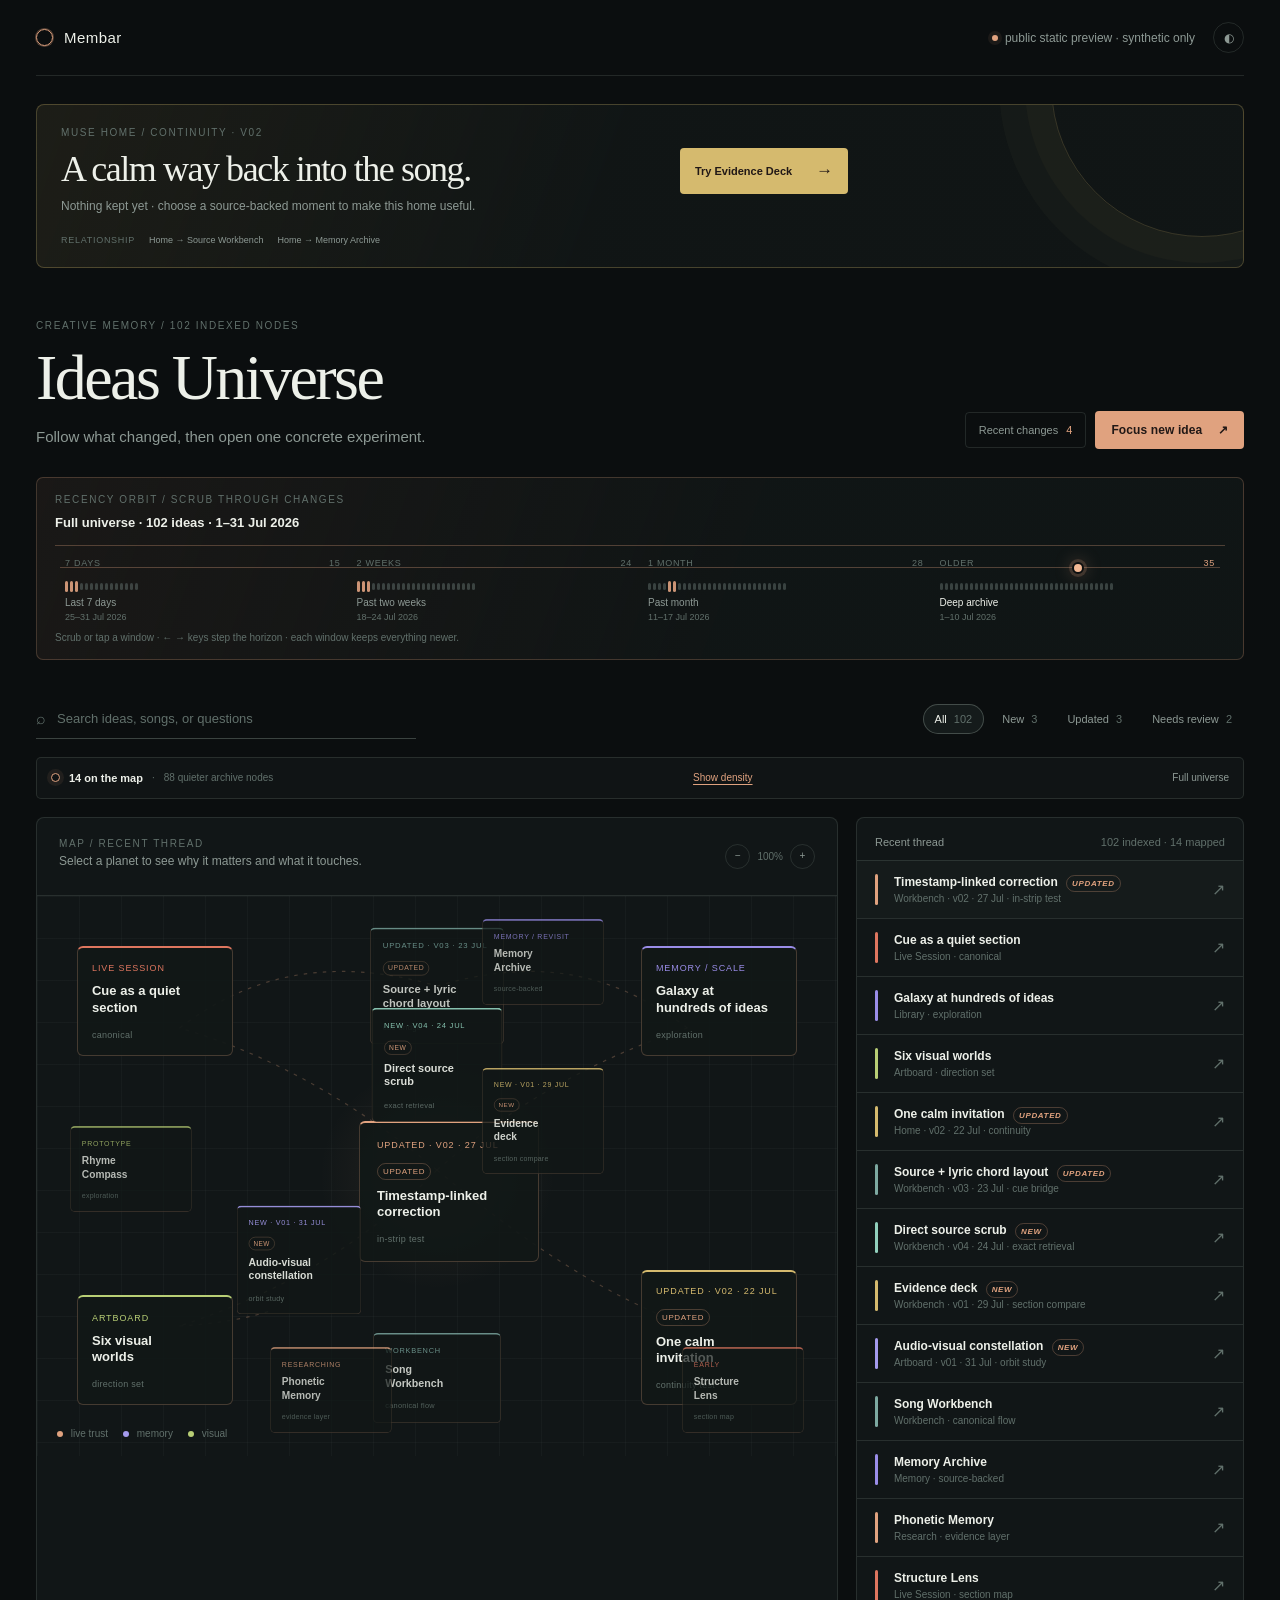
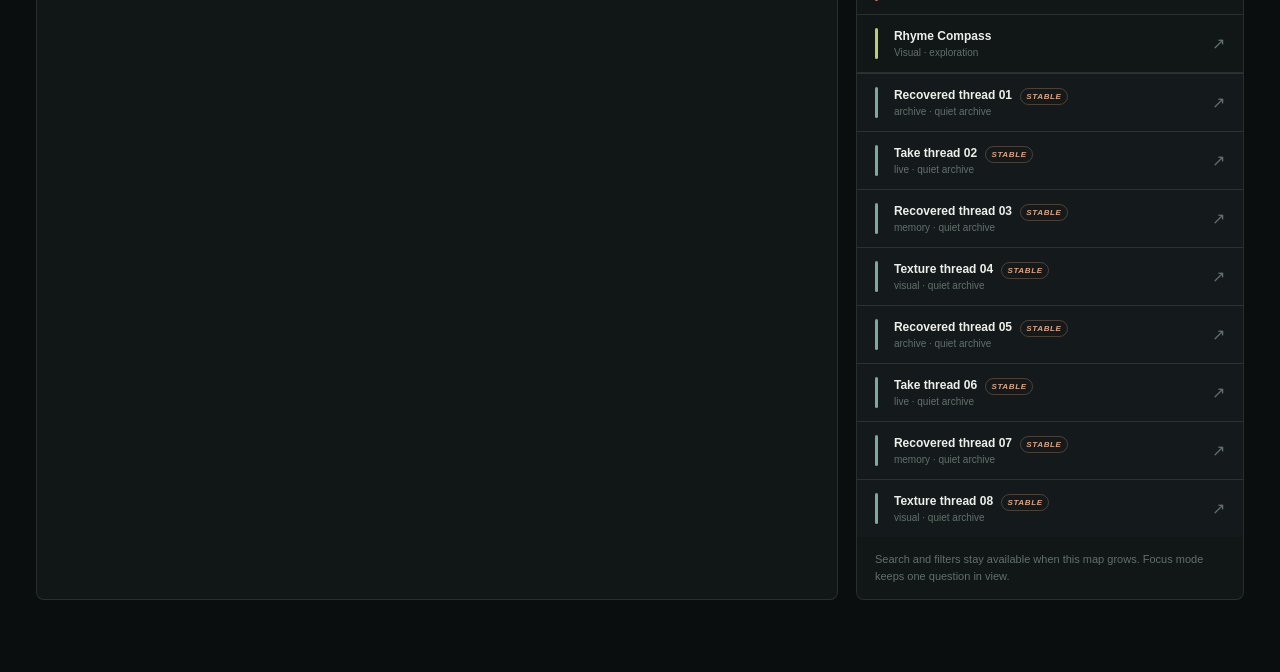
==== index.html @ 80169d4a "Publish recency orbit shell refresh" ====
<!doctype html>
<html lang="en">
  <head>
    <meta charset="UTF-8" />
    <meta name="viewport" content="width=device-width, initial-scale=1" />
    <meta name="theme-color" content="#0b0e0f" />
    <title>Membar Ideas Universe — Recency orbit rail shell</title>
    <link rel="stylesheet" href="styles.css" />
    <style>
      .home-strip{display:grid;grid-template-columns:minmax(0,1fr) minmax(360px,.9fr);gap:20px;align-items:center;margin-top:28px;padding:22px 24px;border:1px solid rgba(213,186,110,.28);border-radius:8px;background:linear-gradient(110deg,rgba(213,186,110,.09),rgba(17,22,22,.96) 48%);position:relative;overflow:hidden}.home-strip:after{content:"";position:absolute;width:300px;height:300px;right:-110px;top:-170px;border-radius:50%;border:1px solid rgba(213,186,110,.2);box-shadow:0 0 0 26px rgba(213,186,110,.03),0 0 0 52px rgba(213,186,110,.025);pointer-events:none}.home-strip-copy,.home-strip-action,.home-edges{position:relative;z-index:1}.home-strip h2{font-family:var(--serif);font-size:clamp(24px,3vw,36px);font-weight:400;letter-spacing:-.04em;margin:0 0 7px}.home-strip-note{color:var(--muted);font-size:12px;line-height:1.5;margin:0;max-width:470px}.home-start,.home-resume-button{display:inline-flex;align-items:center;justify-content:space-between;gap:24px;color:#211816;background:#d5ba6e;border-radius:4px;padding:13px 15px;text-decoration:none;font-size:11px;font-weight:650}.home-start span,.home-resume-button span{font-size:17px;font-weight:400}.home-resume{display:grid;grid-template-columns:1fr auto;gap:10px 16px;align-items:center}.home-resume>div{display:grid;gap:4px}.home-resume-label{color:#d5ba6e;font-size:10px;letter-spacing:.12em;text-transform:uppercase}.home-resume strong{font-size:13px;font-weight:600}.home-resume em{font-family:var(--serif);font-size:16px;color:var(--text);font-style:normal}.home-resume small{color:var(--quiet);font-size:9px}.return-chip{grid-column:2;color:#d5ba6e;border:1px solid rgba(213,186,110,.32);border-radius:999px;padding:6px 9px;text-decoration:none;font-size:9px;justify-self:end}.home-edges{grid-column:1/-1;display:flex;gap:14px;align-items:center;color:var(--quiet);font-size:9px;text-transform:uppercase;letter-spacing:.08em}.home-edges strong{color:var(--muted);font-weight:500;text-transform:none;letter-spacing:0}.node-badge,.list-badge{color:var(--coral);border:1px solid rgba(224,162,127,.28);border-radius:999px;padding:3px 5px;font-size:8px;letter-spacing:.08em}.node-badge{display:inline-block;margin-bottom:8px}.list-badge{margin-left:5px}.home-resume-button{white-space:nowrap}
      @media(max-width:720px){.home-strip{display:block;padding:18px 16px}.home-strip-action{margin-top:18px}.home-resume{grid-template-columns:1fr}.home-resume-button{justify-self:start}.return-chip{grid-column:auto;justify-self:start}.home-edges{margin-top:18px;display:grid;gap:6px}.home-edges span{margin-bottom:2px}.home-start{max-width:100%}}
      .node-scrub{left:calc(50% - 78px);top:18%;transform:scale(.84);opacity:.92}.node-scrub:hover{transform:translateY(-3px) scale(.84)}.node-layout{right:27%;top:28%;transform:scale(.78);opacity:.86}.node-layout:hover{transform:translateY(-3px) scale(.78)}.node-constellation{left:23%;bottom:23%;transform:scale(.8);opacity:.9}.node-constellation:hover{transform:translateY(-3px) scale(.8)}
      .route-banner{display:inline-flex;margin-top:17px;border:1px solid rgba(224,162,127,.35);border-radius:999px;padding:8px 11px;color:var(--coral);text-decoration:none;font-size:10px}.route-banner:hover{border-color:var(--coral);background:rgba(224,162,127,.08)}
    </style>
  </head>
  <body>
    <main class="app-shell">
      <header class="topbar">
        <a class="wordmark" href="#universe" aria-label="Back to Membar Ideas Universe"><span class="wordmark-mark" aria-hidden="true"></span><span>Membar</span></a>
        <div class="topbar-meta"><span class="quiet-status"><span class="status-dot"></span> public static preview · synthetic only</span><button class="icon-button" id="themeButton" type="button" aria-label="Toggle contrast">◐</button></div>
      </header>

      <section class="home-strip" id="home" aria-labelledby="home-title">
        <div class="home-strip-copy"><p class="eyebrow">muse home / continuity · v02</p><h2 id="home-title">A calm way back into the song.</h2><p class="home-strip-note" id="homeStatus">Nothing kept yet · choose a source-backed moment to make this home useful.</p></div>
        <div class="home-strip-action" id="homeAction"><a class="home-start" href="source-layout.html">Try Evidence Deck <span>→</span></a></div>
        <div class="home-edges"><span>relationship</span><strong>Home → Source Workbench</strong><strong>Home → Memory Archive</strong></div>
      </section>

      <section class="universe-view" id="universe" aria-labelledby="universe-title">
        <div class="universe-heading">
          <div><p class="eyebrow">creative memory / <span id="universeCount">102</span> indexed nodes</p><h1 id="universe-title">Ideas Universe</h1><p class="lede">Follow what changed, then open one concrete experiment.</p></div>
          <div class="heading-actions"><button class="quiet-action" id="recentButton" type="button">Recent changes <span id="changeCount">4</span></button><button class="focus-button" id="focusNewButton" type="button">Focus new idea <span>↗</span></button></div>
        </div>
        <section class="recency-rail" aria-label="Recency orbit rail">
          <div class="rail-head"><div><p class="eyebrow">recency orbit / scrub through changes</p><strong class="rail-state" id="railState" aria-live="polite">Full universe · 102 ideas · 1–31 Jul 2026</strong></div><span class="rail-pin-chip" id="railPinChip" hidden>● pinned</span></div>
          <div class="rail-track" id="railTrack" role="group" aria-label="Recency windows, newest first — set how far back the map and list look" tabindex="0"><div class="rail-handle" id="railHandle" aria-hidden="true"></div></div>
          <p class="rail-hint">Scrub or tap a window · ← → keys step the horizon · each window keeps everything newer.</p>
        </section>
        <div class="universe-toolbar">
          <label class="search-field"><span aria-hidden="true">⌕</span><input id="searchInput" type="search" placeholder="Search ideas, songs, or questions" /></label>
          <div class="filter-row" role="group" aria-label="Filter ideas"><button class="filter is-active" type="button" data-filter="all">All <span>102</span></button><button class="filter" type="button" data-filter="new">New <span>3</span></button><button class="filter" type="button" data-filter="updated">Updated <span>3</span></button><button class="filter" type="button" data-filter="needs-review">Needs review <span>2</span></button></div>
        </div>
        <div class="scale-strip" aria-live="polite"><span class="scale-orbit" aria-hidden="true"></span><strong id="scaleLabel">14 on the map</strong><span>·</span><span id="archiveCount">88 quieter archive nodes</span><button id="densityButton" type="button" aria-pressed="false">Show density</button><span class="scale-state" id="scaleState">Recent thread</span></div>
        <div class="universe-layout">
          <section class="map-card" aria-label="Spatial ideas map">
            <div class="map-header"><div><p class="eyebrow">map / recent thread</p><p class="map-caption">Select a planet to see why it matters and what it touches.</p></div><div class="map-controls"><button class="map-control" id="zoomOut" type="button" aria-label="Zoom out">−</button><span id="zoomLabel">100%</span><button class="map-control" id="zoomIn" type="button" aria-label="Zoom in">+</button></div></div>
            <div class="map-canvas" id="mapCanvas">
              <svg class="map-lines" viewBox="0 0 920 560" preserveAspectRatio="none" aria-hidden="true"><path d="M460 274 C375 213 276 160 164 132" /><path d="M460 274 C550 206 650 160 748 132" /><path d="M460 274 C375 350 276 398 164 430" /><path d="M460 274 C560 346 650 398 748 430" /><path d="M164 132 C260 68 360 65 460 90" /><path d="M748 132 C650 68 560 65 460 90" /><path d="M164 430 C200 428 236 424 272 414" /></svg>
              <button class="map-node node-center" type="button" data-node="correction" data-category="live memory" style="--accent:#e0a27f"><span class="node-kicker">updated · v02 · 27 jul</span><span class="node-badge">UPDATED</span><strong>Timestamp-linked<br />correction</strong><span class="node-state">in-strip test</span></button>
              <button class="map-node node-live" type="button" data-node="live" data-category="live" style="--accent:#de765f"><span class="node-kicker">live session</span><strong>Cue as a quiet<br />section</strong><span class="node-state">canonical</span></button>
              <button class="map-node node-galaxy" type="button" data-node="galaxy" data-category="memory" style="--accent:#9a8de8"><span class="node-kicker">memory / scale</span><strong>Galaxy at<br />hundreds of ideas</strong><span class="node-state">exploration</span></button>
              <button class="map-node node-artboard" type="button" data-node="artboard" data-category="visual" style="--accent:#b8ce75"><span class="node-kicker">artboard</span><strong>Six visual<br />worlds</strong><span class="node-state">direction set</span></button>
              <button class="map-node node-home" type="button" data-node="home" data-category="memory" style="--accent:#d5ba6e"><span class="node-kicker">updated · v02 · 22 jul</span><span class="node-badge">UPDATED</span><strong>One calm<br />invitation</strong><span class="node-state" id="homeNodeState">continuity test</span></button>
              <button class="map-node node-source" type="button" data-node="source" data-category="live" style="--accent:#7da9a1"><span class="node-kicker">updated · v03 · 23 jul</span><span class="node-badge">UPDATED</span><strong>Source + lyric<br />chord layout</strong><span class="node-state">cue bridge</span></button>
              <button class="map-node node-scrub" type="button" data-node="source-strip" data-category="live" style="--accent:#91d0bc"><span class="node-kicker">new · v04 · 24 jul</span><span class="node-badge">NEW</span><strong>Direct source<br />scrub</strong><span class="node-state">exact retrieval</span></button>
              <button class="map-node node-layout" type="button" data-node="source-layout" data-category="live" style="--accent:#d5ba6e"><span class="node-kicker">new · v01 · 29 jul</span><span class="node-badge">NEW</span><strong>Evidence<br />deck</strong><span class="node-state">section compare</span></button>
              <button class="map-node node-constellation" type="button" data-node="constellation" data-category="visual" style="--accent:#a49aed"><span class="node-kicker">new · v01 · 31 jul</span><span class="node-badge">NEW</span><strong>Audio-visual<br />constellation</strong><span class="node-state">orbit study</span></button>
              <button class="map-node node-workbench" type="button" data-node="workbench" data-category="live" style="--accent:#7da9a1"><span class="node-kicker">workbench</span><strong>Song<br />Workbench</strong><span class="node-state">canonical flow</span></button>
              <button class="map-node node-archive" type="button" data-node="archive" data-category="memory" style="--accent:#9a8de8"><span class="node-kicker">memory / revisit</span><strong>Memory<br />Archive</strong><span class="node-state">source-backed</span></button>
              <button class="map-node node-phonetics" type="button" data-node="phonetics" data-category="live" style="--accent:#e0a27f"><span class="node-kicker">researching</span><strong>Phonetic<br />Memory</strong><span class="node-state">evidence layer</span></button>
              <button class="map-node node-structure" type="button" data-node="structure" data-category="live" style="--accent:#de765f"><span class="node-kicker">early</span><strong>Structure<br />Lens</strong><span class="node-state">section map</span></button>
              <button class="map-node node-rhymes" type="button" data-node="rhymes" data-category="visual" style="--accent:#b8ce75"><span class="node-kicker">prototype</span><strong>Rhyme<br />Compass</strong><span class="node-state">exploration</span></button>
              <div class="map-legend"><span><i class="legend-dot coral"></i> live trust</span><span><i class="legend-dot violet"></i> memory</span><span><i class="legend-dot lime"></i> visual</span></div>
            </div>
          </section>
          <aside class="ideas-list" aria-label="Idea list fallback">
            <div class="list-heading"><span>Recent thread</span><span class="list-count" id="visibleCount">12 visible</span></div>
            <button class="list-item is-selected" type="button" data-node="correction" data-category="live memory"><span class="list-swatch" style="--accent:#e0a27f"></span><span><strong>Timestamp-linked correction <em class="list-badge">UPDATED</em></strong><small>Workbench · v02 · 27 Jul · in-strip test</small></span><span class="list-arrow">↗</span></button>
            <button class="list-item" type="button" data-node="live" data-category="live"><span class="list-swatch" style="--accent:#de765f"></span><span><strong>Cue as a quiet section</strong><small>Live Session · canonical</small></span><span class="list-arrow">↗</span></button>
            <button class="list-item" type="button" data-node="galaxy" data-category="memory"><span class="list-swatch" style="--accent:#9a8de8"></span><span><strong>Galaxy at hundreds of ideas</strong><small>Library · exploration</small></span><span class="list-arrow">↗</span></button>
            <button class="list-item" type="button" data-node="artboard" data-category="visual"><span class="list-swatch" style="--accent:#b8ce75"></span><span><strong>Six visual worlds</strong><small>Artboard · direction set</small></span><span class="list-arrow">↗</span></button>
            <button class="list-item" type="button" data-node="home" data-category="memory"><span class="list-swatch" style="--accent:#d5ba6e"></span><span><strong>One calm invitation <em class="list-badge">UPDATED</em></strong><small>Home · v02 · 22 Jul · continuity</small></span><span class="list-arrow">↗</span></button>
              <button class="list-item" type="button" data-node="source" data-category="live"><span class="list-swatch" style="--accent:#7da9a1"></span><span><strong>Source + lyric chord layout <em class="list-badge">UPDATED</em></strong><small>Workbench · v03 · 23 Jul · cue bridge</small></span><span class="list-arrow">↗</span></button>
              <button class="list-item" type="button" data-node="source-strip" data-category="live"><span class="list-swatch" style="--accent:#91d0bc"></span><span><strong>Direct source scrub <em class="list-badge">NEW</em></strong><small>Workbench · v04 · 24 Jul · exact retrieval</small></span><span class="list-arrow">↗</span></button>
            <button class="list-item" type="button" data-node="source-layout" data-category="live"><span class="list-swatch" style="--accent:#d5ba6e"></span><span><strong>Evidence deck <em class="list-badge">NEW</em></strong><small>Workbench · v01 · 29 Jul · section compare</small></span><span class="list-arrow">↗</span></button>
            <button class="list-item" type="button" data-node="constellation" data-category="visual"><span class="list-swatch" style="--accent:#a49aed"></span><span><strong>Audio-visual constellation <em class="list-badge">NEW</em></strong><small>Artboard · v01 · 31 Jul · orbit study</small></span><span class="list-arrow">↗</span></button>
            <button class="list-item" type="button" data-node="workbench" data-category="live"><span class="list-swatch" style="--accent:#7da9a1"></span><span><strong>Song Workbench</strong><small>Workbench · canonical flow</small></span><span class="list-arrow">↗</span></button>
            <button class="list-item" type="button" data-node="archive" data-category="memory"><span class="list-swatch" style="--accent:#9a8de8"></span><span><strong>Memory Archive</strong><small>Memory · source-backed</small></span><span class="list-arrow">↗</span></button>
            <button class="list-item" type="button" data-node="phonetics" data-category="live"><span class="list-swatch" style="--accent:#e0a27f"></span><span><strong>Phonetic Memory</strong><small>Research · evidence layer</small></span><span class="list-arrow">↗</span></button>
            <button class="list-item" type="button" data-node="structure" data-category="live"><span class="list-swatch" style="--accent:#de765f"></span><span><strong>Structure Lens</strong><small>Live Session · section map</small></span><span class="list-arrow">↗</span></button>
            <button class="list-item" type="button" data-node="rhymes" data-category="visual"><span class="list-swatch" style="--accent:#b8ce75"></span><span><strong>Rhyme Compass</strong><small>Visual · exploration</small></span><span class="list-arrow">↗</span></button>
            <p class="list-note">Search and filters stay available when this map grows. Focus mode keeps one question in view.</p>
          </aside>
        </div>
        <aside class="focus-drawer" id="focusDrawer" aria-labelledby="drawerTitle" aria-live="polite" hidden>
          <div class="drawer-head"><div><p class="eyebrow">focused thread / <span id="drawerChange">UPDATED</span></p><h2 id="drawerTitle">Direct source scrub</h2></div><button class="close-lens" id="closeDrawer" type="button" aria-label="Close focused thread">×</button></div>
          <div class="drawer-grid"><div><p class="drawer-hypothesis" id="drawerHypothesis">A direct source strip can make exact retrieval feel immediate.</p><div class="drawer-meta"><span><small>status</small><strong id="drawerStatus">exact retrieval</strong></span><span><small>version</small><strong id="drawerVersion">v04</strong></span><span><small>last touched</small><strong id="drawerTouched">24 Jul 2026</strong></span></div></div><div class="edge-panel"><p class="eyebrow">relationships</p><div id="drawerEdges" class="edge-list"></div></div></div>
          <div class="drawer-actions"><button class="secondary-button" id="rememberFocus" type="button">Pin this focus</button><a class="primary-button drawer-open" id="drawerOpen" href="source-video-workbench.html">Open experiment <span>↗</span></a></div>
          <p class="drawer-status" id="drawerStatusMessage" role="status">Focused thread is ready to revisit.</p>
        </aside>
      </section>

      <section class="focus-view" id="correction" aria-labelledby="focus-title">
        <div class="focus-heading">
          <div><button class="back-button" id="backButton" type="button">← Ideas Universe</button><p class="eyebrow">focused prototype / workbench trust</p><h2 id="focus-title">Timestamp-linked correction</h2><p class="focus-description"><span class="hypothesis-mark">Hypothesis</span> A display-only correction inside the source strip can preserve the performed word while making a useful reading revisitable.</p><a class="route-banner" href="source-video-workbench.html#word=light">v02 route · check the same word inside the direct source strip ↗</a></div>
          <div class="focus-meta"><span class="status-pill"><i></i> in-strip test</span><span>variant 02 · 27 Jul 2026</span></div>
        </div>
        <div class="prototype-shell">
          <div class="recording-bar"><div><span class="recording-dot"></span><strong>Sea Glass</strong><span class="muted">Mara Vale · rehearsal take 03</span></div><div class="recording-actions"><span class="source-badge">source linked</span><span class="muted">03:18</span></div></div>
          <div class="prototype-grid">
            <section class="lyric-panel" aria-labelledby="lyrics-heading">
              <div class="panel-heading"><div><p class="eyebrow">performed take / lyric evidence</p><h3 id="lyrics-heading">Verse 2 <span>· 00:39 — 00:58</span></h3></div><span class="confidence-badge">4 / 5 words clear</span></div>
              <div class="section-marker"><span class="chord-label">Am</span><span class="bar-lines"><i></i><i></i><i></i><i></i></span><span class="section-time">00:39.2</span></div>
              <button class="lyric-line" type="button" data-line="0" data-time="00:39.2" data-performed-word="tide"><span class="line-time">00:39</span><span>I left the window open for the</span><strong> tide</strong></button>
              <div class="section-marker"><span class="chord-label">F</span><span class="bar-lines"><i></i><i></i><i></i><i></i></span><span class="section-time">00:43.8</span></div>
              <button class="lyric-line is-active" type="button" data-line="1" data-time="00:43.8" data-performed-word="tide"><span class="line-time">00:43</span><span>and heard the city breathing in the</span><strong class="uncertain"> tide</strong></button>
              <div class="section-marker"><span class="chord-label">C</span><span class="bar-lines"><i></i><i></i><i></i><i></i></span><span class="section-time">00:48.1</span></div>
              <button class="lyric-line" type="button" data-line="2" data-time="00:48.1" data-performed-word="flame"><span class="line-time">00:48</span><span>the blue hour turned the glass to</span><strong> flame</strong></button>
              <div class="section-marker"><span class="chord-label">G</span><span class="bar-lines"><i></i><i></i><i></i><i></i></span><span class="section-time">00:53.6</span></div>
              <button class="lyric-line" type="button" data-line="3" data-time="00:53.6" data-performed-word="name"><span class="line-time">00:53</span><span>and every distant streetlight knew my</span><strong> name</strong></button>
              <div class="hint-row"><span class="hint-icon">⌁</span> Click a line or timeline moment to inspect its source.</div>
            </section>
            <aside class="correction-panel" aria-live="polite">
              <div class="panel-heading"><div><p class="eyebrow">source lens / reversible</p><h3>Check the performed word</h3></div><button class="close-lens" id="closeLens" type="button" aria-label="Close correction lens">×</button></div>
              <div class="source-card">
                <div class="source-card-top"><span class="source-icon">◒</span><span><strong>Sea Glass · take 03</strong><small>source moment <span id="sourceTime">00:43.8</span></small></span><span class="source-confidence">0.62</span></div>
                <div class="waveform" id="waveform" role="slider" aria-label="Source timeline" tabindex="0"><span class="playhead" id="playhead"></span><i style="--h:32%"></i><i style="--h:52%"></i><i style="--h:42%"></i><i style="--h:78%"></i><i style="--h:58%"></i><i style="--h:88%"></i><i style="--h:46%"></i><i style="--h:70%"></i><i style="--h:38%"></i><i style="--h:64%"></i><i style="--h:84%"></i><i style="--h:48%"></i><i style="--h:72%"></i><i style="--h:40%"></i><i style="--h:57%"></i><i style="--h:35%"></i><i style="--h:76%"></i><i style="--h:44%"></i><i style="--h:66%"></i><i style="--h:50%"></i><i style="--h:32%"></i><i style="--h:60%"></i><i style="--h:76%"></i><i style="--h:44%"></i><i style="--h:54%"></i><i style="--h:38%"></i><i style="--h:68%"></i><i style="--h:48%"></i><i style="--h:36%"></i><i style="--h:58%"></i><i style="--h:72%"></i><i style="--h:46%"></i><i style="--h:62%"></i><i style="--h:34%"></i></div>
                <div class="source-controls"><button id="playSource" type="button"><span id="playIcon">▶</span> <span id="playLabel">Play 4 sec source</span></button><span>00:42.0 — 00:46.0</span></div>
              </div>
              <div class="word-review"><p class="review-label">Membar heard</p><div class="heard-word"><span id="heardWord">tide</span><span class="heard-note">sung at 00:43.8</span></div><p class="review-label">Possible readings</p><div class="candidate-list" id="candidateList"><button class="candidate is-selected" type="button" data-candidate="tide"><span><strong>tide</strong><small>performed wording</small></span><span>62%</span></button><button class="candidate" type="button" data-candidate="time"><span><strong>time</strong><small>phonetic match · context</small></span><span>24%</span></button><button class="candidate" type="button" data-candidate="side"><span><strong>side</strong><small>phonetic match</small></span><span>14%</span></button></div></div>
              <div class="decision-row"><button class="secondary-button" id="restoreButton" type="button">Keep performed wording</button><button class="primary-button" id="applyButton" type="button">Apply to display</button></div>
              <p class="preserve-note"><span>↺</span> Original take stays intact. This only changes the readable lyric layer.</p>
              <div class="saved-note" id="savedNote" role="status"><span>✓</span><span><strong>Correction saved</strong><small id="savedText">display text updated · evidence remains linked</small></span></div>
            </aside>
          </div>
          <footer class="prototype-footer"><span><i class="footer-dot coral"></i> artist-controlled display</span><span><i class="footer-dot neutral"></i> source evidence</span><span><i class="footer-dot violet"></i> alternate reading</span><button id="resetButton" type="button">Reset fixture</button></footer>
        </div>
        <div class="learning-strip"><div><p class="eyebrow">what this variant asks</p><strong>Can the correction stay inside the source moment without losing the performed wording?</strong></div><span class="learning-arrow">→</span><div><p class="eyebrow">next contrasting variant</p><strong>Move from this in-strip trust check to a new source/video layout only when it tests a different claim.</strong></div></div>
      </section>
    </main>
    <script src="universe-data.js?v=12"></script>
    <script src="recency-rail-state.js?v=12"></script>
    <script src="correction-state.js"></script>
    <script src="moment-store.js"></script>
    <script src="app.js"></script>
  </body>
</html>
---- styles.css ----
:root{color-scheme:dark;--bg:#0b0e0f;--panel:#111617;--panel-2:#151b1b;--text:#edf0e9;--muted:#8d9994;--quiet:#61706b;--line:rgba(202,224,212,.12);--line-strong:rgba(202,224,212,.25);--coral:#e0a27f;--coral-bright:#f2b894;--violet:#a49aed;--lime:#b8ce75;--teal:#7da9a1;--sans:ui-sans-serif,-apple-system,BlinkMacSystemFont,"Segoe UI",sans-serif;--serif:Georgia,"Times New Roman",serif}
*{box-sizing:border-box}html{scroll-behavior:smooth}body{margin:0;background:var(--bg);color:var(--text);font-family:var(--sans);-webkit-font-smoothing:antialiased}button,input{font:inherit}button{cursor:pointer}.app-shell{max-width:1480px;margin:0 auto;padding:0 36px 72px}.topbar{height:76px;border-bottom:1px solid var(--line);display:flex;align-items:center;justify-content:space-between}.wordmark{color:var(--text);text-decoration:none;display:inline-flex;gap:11px;align-items:center;font-size:15px;letter-spacing:.03em}.wordmark-mark{display:block;width:17px;height:17px;border-radius:50%;border:1px solid var(--coral);box-shadow:inset 0 0 0 4px var(--bg),0 0 0 1px rgba(224,162,127,.35)}.topbar-meta,.quiet-status,.recording-bar,.recording-bar>div,.recording-actions,.focus-meta,.source-card-top,.source-controls,.decision-row,.prototype-footer,.learning-strip{display:flex;align-items:center}.topbar-meta{gap:18px;color:var(--muted);font-size:12px}.status-dot,.recording-dot{display:inline-block;width:6px;height:6px;background:var(--coral);border-radius:50%;margin-right:7px;box-shadow:0 0 0 4px rgba(224,162,127,.08)}.icon-button{color:var(--muted);border:1px solid var(--line);background:transparent;border-radius:50%;width:31px;height:31px}.universe-view{padding-top:52px}.universe-heading{display:flex;justify-content:space-between;align-items:end;gap:24px}.eyebrow{color:var(--quiet);font-size:10px;letter-spacing:.16em;text-transform:uppercase;margin:0 0 10px}h1,h2,h3,p{margin-top:0}h1{font-family:var(--serif);font-size:clamp(40px,5vw,64px);font-weight:400;letter-spacing:-.04em;margin-bottom:10px}.lede{color:var(--muted);font-size:15px;line-height:1.6;max-width:480px;margin-bottom:0}.focus-button,.primary-button{background:var(--coral);color:#211816;border:0;border-radius:4px;padding:12px 16px;font-weight:650;font-size:12px;letter-spacing:.01em}.focus-button span{padding-left:12px}.universe-toolbar{display:flex;justify-content:space-between;align-items:center;gap:20px;margin:40px 0 18px}.search-field{display:flex;align-items:center;gap:9px;width:min(380px,100%);border-bottom:1px solid var(--line-strong);color:var(--quiet);padding:10px 0}.search-field input{color:var(--text);background:transparent;border:0;outline:0;width:100%;font-size:13px}.search-field input::placeholder{color:var(--quiet)}.filter-row{display:flex;gap:6px}.filter{color:var(--muted);background:transparent;border:1px solid transparent;border-radius:999px;padding:8px 11px;font-size:11px}.filter span{color:var(--quiet);padding-left:4px}.filter.is-active{color:var(--text);border-color:var(--line-strong);background:var(--panel-2)}.universe-layout{display:grid;grid-template-columns:minmax(0,1.55fr) minmax(300px,.75fr);gap:18px}.map-card,.ideas-list,.prototype-shell,.learning-strip{border:1px solid var(--line);background:var(--panel);border-radius:8px}.map-header{min-height:78px;padding:20px 22px;display:flex;justify-content:space-between;gap:20px;border-bottom:1px solid var(--line)}.map-header .eyebrow{margin-bottom:5px}.map-caption{color:var(--muted);font-size:12px;margin:0}.map-zoom{color:var(--quiet);font-size:11px;align-self:center}.map-canvas{position:relative;min-height:560px;overflow:hidden;background-image:linear-gradient(rgba(200,220,210,.035) 1px,transparent 1px),linear-gradient(90deg,rgba(200,220,210,.035) 1px,transparent 1px);background-size:42px 42px}.map-canvas:after{content:"";position:absolute;inset:28% 34%;background:radial-gradient(ellipse,rgba(224,162,127,.1),transparent 65%);pointer-events:none}.map-lines{position:absolute;inset:0;width:100%;height:100%;overflow:visible}.map-lines path{fill:none;stroke:rgba(224,162,127,.27);stroke-width:1.2;stroke-dasharray:4 7}.map-node{position:absolute;z-index:1;width:156px;min-height:110px;border-radius:6px;text-align:left;padding:14px;color:var(--text);border:1px solid rgba(224,162,127,.26);border-top:2px solid var(--accent);background:rgba(18,24,23,.93);transition:transform .2s,border-color .2s,box-shadow .2s}.map-node:hover,.map-node.is-selected{transform:translateY(-3px);border-color:var(--accent);box-shadow:0 15px 38px rgba(0,0,0,.26)}.node-center{left:calc(50% - 78px);top:calc(50% - 55px);width:180px;min-height:132px;padding:17px}.node-live{left:5%;top:9%}.node-galaxy{right:5%;top:9%}.node-artboard{left:5%;bottom:9%}.node-home{right:5%;bottom:9%}.node-source{left:calc(50% - 78px);top:4%;transform:scale(.86);opacity:.8}.node-source:hover{transform:translateY(-3px) scale(.86)}.node-kicker,.node-state{display:block;color:var(--quiet);font-size:9px;letter-spacing:.1em;text-transform:uppercase}.node-kicker{margin-bottom:10px;color:var(--accent)}.map-node strong{display:block;font-size:13px;line-height:1.25;font-weight:550}.node-state{margin-top:14px;letter-spacing:.03em;text-transform:none}.map-legend{position:absolute;bottom:17px;left:20px;z-index:2;display:flex;gap:15px;color:var(--quiet);font-size:10px}.legend-dot,.footer-dot{display:inline-block;width:6px;height:6px;border-radius:50%;margin-right:5px}.legend-dot.coral,.footer-dot.coral{background:var(--coral)}.legend-dot.violet,.footer-dot.violet{background:var(--violet)}.legend-dot.lime{background:var(--lime)}.footer-dot.neutral{background:var(--quiet)}.ideas-list{padding:18px 0 14px}.list-heading{display:flex;justify-content:space-between;color:var(--muted);font-size:11px;padding:0 18px 12px}.list-count{color:var(--quiet)}.list-item{width:100%;display:grid;grid-template-columns:8px 1fr auto;align-items:center;gap:11px;padding:13px 18px;text-align:left;border:0;border-top:1px solid var(--line);color:var(--text);background:transparent}.list-item:hover,.list-item.is-selected{background:var(--panel-2)}.list-swatch{height:31px;width:3px;border-radius:4px;background:var(--accent)}.list-item strong,.list-item small{display:block}.list-item strong{font-size:12px;font-weight:550}.list-item small{color:var(--quiet);font-size:10px;margin-top:4px}.list-arrow{color:var(--quiet)}.list-note{color:var(--quiet);line-height:1.55;font-size:11px;padding:14px 18px 0;margin:0}.focus-view{display:none;padding-top:52px}.focus-view.is-visible{display:block}.universe-view.is-hidden{display:none}.back-button,.close-lens,#resetButton{color:var(--muted);border:0;background:transparent;padding:0;font-size:12px}.back-button{margin-bottom:28px}.close-lens{color:var(--quiet);font-size:23px;line-height:1}.focus-heading{display:flex;justify-content:space-between;align-items:end;gap:25px;margin-bottom:34px}.focus-heading h2{font-family:var(--serif);font-size:clamp(34px,4vw,54px);font-weight:400;letter-spacing:-.04em;margin-bottom:14px}.focus-description{color:var(--muted);font-size:13px;line-height:1.6;max-width:600px;margin:0}.hypothesis-mark{color:var(--coral);text-transform:uppercase;letter-spacing:.12em;font-size:9px;padding-right:9px}.focus-meta{gap:14px;flex-direction:column;align-items:end;color:var(--quiet);font-size:10px}.status-pill{border:1px solid rgba(224,162,127,.28);color:var(--coral);border-radius:999px;padding:7px 10px}.status-pill i{display:inline-block;width:5px;height:5px;background:var(--coral);border-radius:50%;margin-right:5px}.prototype-shell{overflow:hidden}.recording-bar{justify-content:space-between;min-height:58px;padding:14px 22px;background:var(--panel-2);border-bottom:1px solid var(--line);font-size:12px}.recording-bar>div{gap:9px}.recording-dot{margin:0}.muted{color:var(--quiet)}.recording-actions{gap:17px}.source-badge{color:var(--teal);border:1px solid rgba(125,169,161,.3);padding:4px 7px;border-radius:3px;font-size:9px;text-transform:uppercase;letter-spacing:.09em}.prototype-grid{display:grid;grid-template-columns:minmax(0,1.13fr) minmax(330px,.87fr)}.lyric-panel,.correction-panel{padding:25px 28px 28px}.lyric-panel{border-right:1px solid var(--line);min-height:520px}.panel-heading{display:flex;align-items:start;justify-content:space-between;gap:14px;margin-bottom:26px}.panel-heading .eyebrow{margin-bottom:8px}.panel-heading h3{font-size:15px;font-weight:550;margin:0}.panel-heading h3 span{color:var(--quiet);font-size:11px;font-weight:400}.confidence-badge{color:var(--quiet);font-size:10px;padding-top:5px;white-space:nowrap}.section-marker{display:flex;align-items:center;gap:13px;margin:16px 0 4px 47px;color:var(--quiet)}.chord-label{color:var(--coral);font-size:12px;width:24px}.bar-lines{display:flex;gap:2px;flex:1}.bar-lines i{display:block;height:1px;flex:1;background:var(--line-strong)}.section-time{font-size:9px;width:34px}.lyric-line{width:100%;display:flex;gap:14px;align-items:baseline;text-align:left;padding:9px 10px;color:var(--text);background:transparent;border:1px solid transparent;border-radius:4px;font-family:var(--serif);font-size:clamp(17px,2vw,22px);line-height:1.35}.lyric-line:hover,.lyric-line.is-active{background:rgba(224,162,127,.07);border-color:rgba(224,162,127,.23)}.lyric-line .line-time{color:var(--quiet);font-family:var(--sans);font-size:10px;min-width:33px}.lyric-line strong{font-weight:400;color:var(--coral-bright);border-bottom:1px dotted var(--coral)}.lyric-line strong.uncertain{color:var(--coral);border-bottom:2px dotted var(--coral)}.hint-row{margin:30px 10px 0 47px;padding-top:17px;border-top:1px solid var(--line);color:var(--quiet);font-size:11px}.hint-icon{color:var(--coral);padding-right:5px}.correction-panel{background:rgba(21,27,27,.72)}.source-card{background:#0c1111;border:1px solid var(--line);padding:16px;border-radius:5px;margin-bottom:22px}.source-card-top{gap:10px}.source-icon{color:var(--coral);border:1px solid rgba(224,162,127,.3);border-radius:50%;width:28px;height:28px;display:grid;place-items:center;font-size:12px}.source-card-top strong,.source-card-top small{display:block}.source-card-top strong{font-size:12px;font-weight:550}.source-card-top small{color:var(--quiet);font-size:10px;margin-top:3px}.source-confidence{color:var(--coral);margin-left:auto;font-size:11px}.waveform{display:flex;gap:3px;align-items:center;position:relative;margin:20px 0 9px;height:44px;padding:0 3px;outline:0}.waveform:focus-visible{box-shadow:0 0 0 2px rgba(224,162,127,.45)}.waveform i{display:block;flex:1;height:var(--h);min-width:2px;max-height:38px;background:rgba(224,162,127,.42);border-radius:2px}.waveform i:nth-child(-n+13){background:rgba(224,162,127,.72)}.playhead{position:absolute;top:-5px;bottom:-5px;left:41%;width:1px;background:var(--coral-bright);z-index:1;box-shadow:0 0 8px rgba(242,184,148,.6)}.playhead:before{content:"";position:absolute;top:-2px;left:-3px;width:7px;height:7px;background:var(--coral-bright);border-radius:50%}.source-controls{justify-content:space-between;color:var(--quiet);font-size:9px}.source-controls button{color:var(--coral-bright);background:transparent;border:0;padding:0;font-size:11px}.word-review{margin-bottom:20px}.review-label{color:var(--quiet);text-transform:uppercase;letter-spacing:.12em;font-size:9px;margin:0 0 7px}.heard-word{display:flex;align-items:baseline;gap:10px;padding:1px 0 18px}.heard-word>span:first-child{font-family:var(--serif);font-size:26px}.heard-note{color:var(--quiet);font-size:10px}.candidate-list{border-top:1px solid var(--line)}.candidate{width:100%;display:flex;align-items:center;justify-content:space-between;background:transparent;color:var(--muted);border:0;border-bottom:1px solid var(--line);padding:10px 2px;text-align:left}.candidate:hover,.candidate.is-selected{color:var(--text)}.candidate.is-selected strong{color:var(--coral-bright)}.candidate strong,.candidate small{display:block}.candidate strong{font-family:var(--serif);font-size:17px;font-weight:400}.candidate small{color:var(--quiet);font-family:var(--sans);font-size:9px;margin-top:2px}.candidate>span:last-child{color:var(--quiet);font-size:10px}.decision-row{gap:8px;margin-top:10px}.secondary-button{color:var(--muted);background:transparent;border:1px solid var(--line-strong);border-radius:4px;padding:11px 12px;font-size:10px;flex:1}.primary-button{padding:12px;flex:1;font-size:10px}.preserve-note{color:var(--quiet);font-size:10px;line-height:1.45;margin:12px 2px 0}.preserve-note span{color:var(--teal);font-size:14px;padding-right:4px}.saved-note{opacity:0;pointer-events:none;display:flex;gap:8px;margin-top:16px;padding:10px;color:var(--teal);background:rgba(125,169,161,.08);border:1px solid rgba(125,169,161,.2);border-radius:4px;font-size:11px;transition:opacity .2s}.saved-note.is-visible{opacity:1}.saved-note small,.saved-note strong{display:block}.saved-note small{color:var(--muted);font-size:9px;margin-top:3px}.saved-note>span:first-child{font-size:14px}.prototype-footer{justify-content:space-between;gap:20px;border-top:1px solid var(--line);padding:14px 22px;color:var(--quiet);font-size:10px}.prototype-footer>span{white-space:nowrap}.prototype-footer #resetButton{margin-left:auto;font-size:10px;text-decoration:underline;text-underline-offset:3px}.learning-strip{margin-top:17px;padding:21px 24px;justify-content:space-between;gap:28px}.learning-strip>div{flex:1}.learning-strip strong{font-family:var(--serif);font-size:16px;font-weight:400;line-height:1.35}.learning-arrow{color:var(--coral);font-size:22px}body.light{--bg:#eceee8;--panel:#f9faf6;--panel-2:#f1f3ee;--text:#15201d;--muted:#54615c;--quiet:#82908a;--line:rgba(25,48,41,.13);--line-strong:rgba(25,48,41,.25)}.light .map-canvas{background-image:linear-gradient(rgba(40,75,60,.06) 1px,transparent 1px),linear-gradient(90deg,rgba(40,75,60,.06) 1px,transparent 1px)}.light .map-node{background:rgba(248,250,246,.94)}.light .source-card{background:#edf1ec}.light .correction-panel{background:rgba(241,243,238,.7)}
@media(max-width:900px){.app-shell{padding:0 20px 50px}.universe-layout{grid-template-columns:1fr}.ideas-list{display:grid;grid-template-columns:1fr 1fr}.list-heading,.list-note{grid-column:1/-1}.list-item{border-right:1px solid var(--line)}.prototype-grid{grid-template-columns:1fr}.lyric-panel{border-right:0;border-bottom:1px solid var(--line)}.map-canvas{min-height:500px}.node-source{display:none}}
@media(max-width:620px){.app-shell{padding:0 14px 35px}.topbar{height:64px}.quiet-status{display:none}.universe-view,.focus-view{padding-top:30px}.universe-heading,.universe-toolbar,.focus-heading{display:block}.universe-heading h1{font-size:48px}.focus-button{margin-top:24px}.universe-toolbar{margin-top:28px}.filter-row{margin-top:15px;overflow:auto;padding-bottom:2px}.map-header{padding:16px}.map-canvas{min-height:580px}.map-node{width:135px;min-height:100px;padding:12px}.node-center{left:calc(50% - 67px);top:calc(50% - 50px);width:155px}.node-live{left:5%;top:7%}.node-galaxy{right:5%;top:7%}.node-artboard{left:5%;bottom:7%}.node-home{right:5%;bottom:7%}.map-legend{left:14px;bottom:12px;gap:8px;font-size:9px}.map-lines{opacity:.75}.ideas-list{display:block}.list-item{border-right:0}.list-note{padding-bottom:4px}.focus-meta{align-items:start;margin-top:22px}.recording-bar{display:block;padding:14px 16px}.recording-actions{margin-top:10px}.lyric-panel,.correction-panel{padding:21px 16px}.lyric-line{gap:8px;font-size:18px;padding-left:4px;padding-right:4px}.lyric-line .line-time{min-width:30px}.section-marker{margin-left:36px}.hint-row{margin-left:36px}.source-controls{align-items:start;gap:10px}.decision-row{align-items:stretch}.decision-row button{min-height:44px}.prototype-footer{flex-wrap:wrap;padding:13px 16px}.prototype-footer #resetButton{width:100%;margin-left:0;text-align:left}.learning-strip{display:block;padding:18px}.learning-arrow{display:block;margin:15px 0}}
:root{--extra-node-scale:.78}.node-workbench{left:calc(50% - 78px);bottom:4%;transform:scale(.82);opacity:.82}.node-workbench:hover{transform:translateY(-3px) scale(.82)}.node-archive{right:27%;top:2%;transform:scale(.78);opacity:.75}.node-archive:hover{transform:translateY(-3px) scale(.78)}.node-phonetics{left:27%;bottom:2%;transform:scale(.78);opacity:.75}.node-phonetics:hover{transform:translateY(-3px) scale(.78)}.node-structure{right:2%;bottom:2%;transform:scale(.78);opacity:.75}.node-structure:hover{transform:translateY(-3px) scale(.78)}.node-rhymes{left:2%;top:39%;transform:scale(.78);opacity:.75}.node-rhymes:hover{transform:translateY(-3px) scale(.78)}
.heading-actions{display:flex;align-items:center;gap:9px}.quiet-action{color:var(--muted);background:transparent;border:1px solid var(--line);border-radius:4px;padding:11px 13px;font-size:11px}.quiet-action span{color:var(--coral);padding-left:5px}.map-controls{display:flex;align-items:center;gap:7px;color:var(--quiet);font-size:10px}.map-control{width:25px;height:25px;color:var(--muted);border:1px solid var(--line);background:transparent;border-radius:50%;line-height:1}.scale-strip{display:flex;align-items:center;gap:9px;min-height:42px;margin:0 0 18px;padding:0 14px;border:1px solid var(--line);border-radius:5px;color:var(--quiet);font-size:10px;background:rgba(21,27,27,.58)}.scale-strip strong{color:var(--text);font-size:11px;font-weight:550}.scale-orbit{width:9px;height:9px;border:1px solid var(--coral);border-radius:50%;box-shadow:0 0 0 4px rgba(224,162,127,.08)}.scale-strip button{margin-left:auto;color:var(--coral);background:transparent;border:0;font-size:10px;text-decoration:underline;text-underline-offset:3px}.scale-state{color:var(--muted);margin-left:auto}.focus-revisit{margin:0!important;text-decoration:none!important}.focus-drawer{margin-top:18px;padding:22px 24px;border:1px solid rgba(224,162,127,.3);border-radius:8px;background:linear-gradient(110deg,rgba(224,162,127,.08),rgba(17,22,22,.98) 54%);box-shadow:0 18px 50px rgba(0,0,0,.18)}.focus-drawer[hidden]{display:none}.drawer-head{display:flex;justify-content:space-between;gap:20px;align-items:start}.drawer-head h2{font-family:var(--serif);font-size:clamp(24px,3vw,36px);font-weight:400;letter-spacing:-.04em;margin:0}.drawer-head .eyebrow{color:var(--coral)}.drawer-grid{display:grid;grid-template-columns:minmax(0,1.35fr) minmax(250px,.75fr);gap:28px;margin-top:22px}.drawer-hypothesis{font-family:var(--serif);font-size:19px;line-height:1.35;color:var(--text);max-width:620px;margin:0 0 22px}.drawer-meta{display:flex;gap:22px;flex-wrap:wrap}.drawer-meta span{display:grid;gap:5px}.drawer-meta small{color:var(--quiet);font-size:9px;text-transform:uppercase;letter-spacing:.12em}.drawer-meta strong{font-size:11px;font-weight:550;color:var(--muted)}.edge-panel{border-left:1px solid var(--line);padding-left:20px}.edge-panel .eyebrow{margin-bottom:10px}.edge-list{display:flex;flex-wrap:wrap;gap:6px}.edge-chip{color:var(--muted);border:1px solid var(--line);border-radius:999px;padding:6px 8px;font-size:10px}.drawer-actions{display:flex;gap:9px;margin-top:22px}.drawer-actions .secondary-button,.drawer-open{flex:0 0 auto}.drawer-open{display:inline-flex;align-items:center;gap:15px;text-decoration:none;padding:11px 13px;font-size:10px}.drawer-open span{font-size:15px}.drawer-status{color:var(--teal);font-size:10px;margin:12px 0 0}.generated-results{border-top:1px solid var(--line)}.generated-item{background:rgba(125,169,161,.03)}.map-canvas.is-dense{background-size:24px 24px}.map-canvas.is-dense:before{content:"";position:absolute;inset:0;background-image:radial-gradient(circle,rgba(125,169,161,.18) 1px,transparent 1px);background-size:18px 18px;opacity:.6;pointer-events:none}.map-canvas.is-dense .map-node{opacity:.58;filter:saturate(.7)}
@media(max-width:620px){.heading-actions{margin-top:18px;justify-content:space-between}.heading-actions button{flex:1}.scale-strip{align-items:flex-start;flex-wrap:wrap;padding:10px 12px;gap:7px}.scale-strip .scale-state{width:100%;margin-left:18px}.scale-strip>button:not(.focus-revisit){margin-left:auto}.drawer-grid{display:block}.edge-panel{border-left:0;border-top:1px solid var(--line);padding:18px 0 0;margin-top:22px}.drawer-actions{display:grid}.drawer-actions .secondary-button,.drawer-open{width:100%;justify-content:space-between;min-height:44px}.focus-drawer{padding:18px 16px}.drawer-hypothesis{font-size:18px}.map-controls{margin-top:6px}}
.recency-rail{margin-top:28px;padding:16px 18px 14px;border:1px solid rgba(224,162,127,.24);border-radius:7px;background:linear-gradient(110deg,rgba(224,162,127,.07),rgba(17,22,22,.92) 58%)}.rail-head{display:flex;align-items:end;justify-content:space-between;gap:16px}.rail-state{display:block;color:var(--text);font-size:13px;font-weight:550}.rail-pin-chip{color:var(--coral);font-size:10px;border:1px solid rgba(224,162,127,.32);border-radius:999px;padding:6px 9px;white-space:nowrap}.rail-track{position:relative;display:grid;grid-template-columns:repeat(4,minmax(0,1fr));gap:6px;min-height:74px;margin-top:15px;padding:12px 5px 0;border-top:1px solid rgba(224,162,127,.3);outline:0;touch-action:none}.rail-track:focus-visible{box-shadow:0 0 0 2px rgba(224,162,127,.4)}.rail-track:before{content:"";position:absolute;top:21px;left:5px;right:5px;height:1px;background:rgba(224,162,127,.32)}.rail-handle{position:absolute;z-index:2;top:16px;width:12px;height:12px;border:2px solid var(--bg);border-radius:50%;background:var(--coral-bright);box-shadow:0 0 0 3px rgba(224,162,127,.18),0 0 18px rgba(224,162,127,.45);pointer-events:none;transition:left .18s ease}.rail-cluster{position:relative;z-index:1;display:grid;grid-template-rows:17px 12px 1fr;gap:5px;min-width:0;padding:0 5px;text-align:left;color:var(--muted);border:0;background:transparent}.rail-cluster:hover,.rail-cluster.is-active{color:var(--text)}.cluster-meta{display:flex;justify-content:space-between;gap:5px;color:var(--quiet);font-size:9px;text-transform:uppercase;letter-spacing:.08em}.rail-cluster.is-active .cluster-count{color:var(--coral)}.cluster-ticks{display:flex;align-items:center;gap:2px;height:12px;overflow:hidden}.cluster-ticks i{display:block;width:3px;height:7px;border-radius:2px;background:var(--quiet);opacity:.5}.cluster-ticks i.tick-live{height:11px;background:var(--coral);opacity:.9}.cluster-label{font-size:10px;line-height:1.2}.cluster-label small{display:block;color:var(--quiet);font-size:9px;margin-top:3px}.rail-hint{margin:8px 0 0;color:var(--quiet);font-size:10px;line-height:1.4}.light .recency-rail{background:linear-gradient(110deg,rgba(224,162,127,.12),rgba(249,250,246,.95) 58%)}
@media(max-width:620px){.recency-rail{margin-top:22px;padding:14px 12px 12px}.rail-track{gap:2px;padding-left:0;padding-right:0}.rail-track:before{left:2px;right:2px}.rail-cluster{padding:0 2px}.cluster-meta{font-size:8px}.cluster-label{font-size:9px}.cluster-label small{font-size:8px}.rail-hint{font-size:9px}.rail-state{font-size:11px}.rail-pin-chip{font-size:9px;padding:5px 7px}}
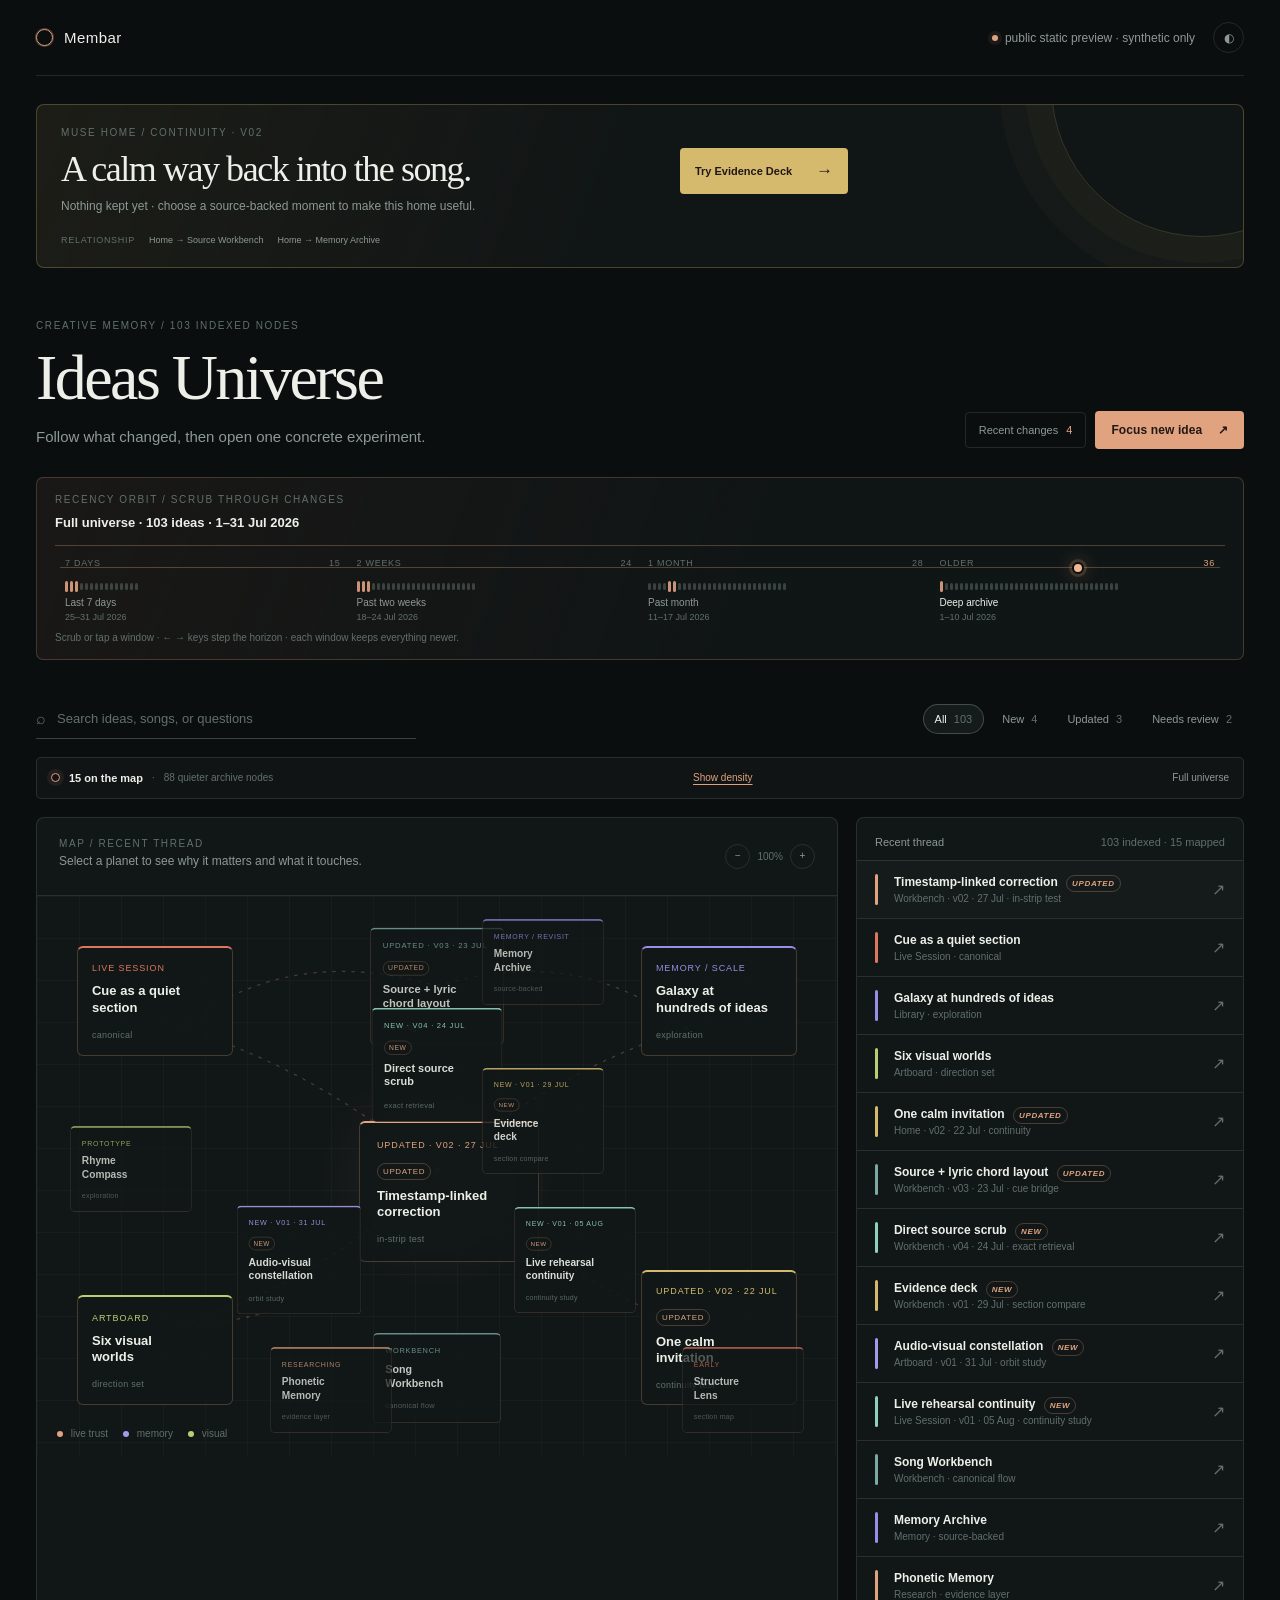
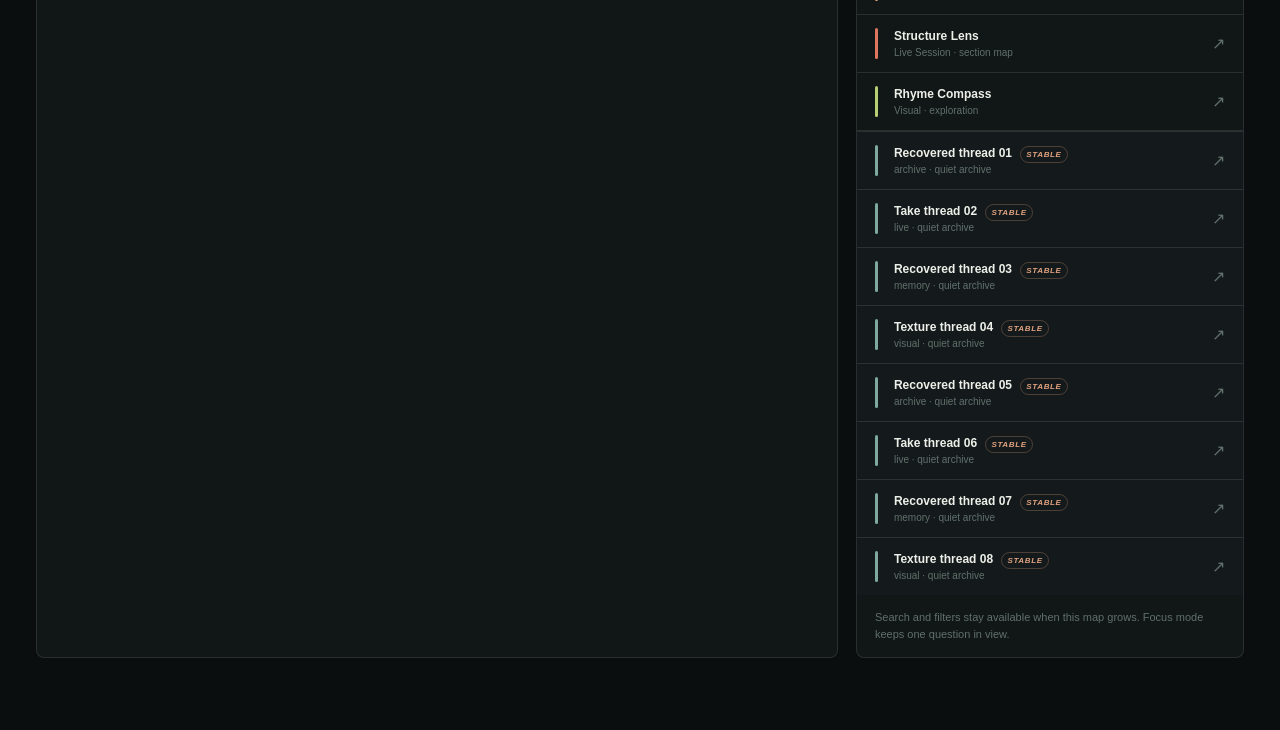
==== commit 5ae1987f: "feat: publish live rehearsal continuity lab" ====
--- a/index.html
+++ b/index.html
@@ -9,7 +9,7 @@
     <style>
       .home-strip{display:grid;grid-template-columns:minmax(0,1fr) minmax(360px,.9fr);gap:20px;align-items:center;margin-top:28px;padding:22px 24px;border:1px solid rgba(213,186,110,.28);border-radius:8px;background:linear-gradient(110deg,rgba(213,186,110,.09),rgba(17,22,22,.96) 48%);position:relative;overflow:hidden}.home-strip:after{content:"";position:absolute;width:300px;height:300px;right:-110px;top:-170px;border-radius:50%;border:1px solid rgba(213,186,110,.2);box-shadow:0 0 0 26px rgba(213,186,110,.03),0 0 0 52px rgba(213,186,110,.025);pointer-events:none}.home-strip-copy,.home-strip-action,.home-edges{position:relative;z-index:1}.home-strip h2{font-family:var(--serif);font-size:clamp(24px,3vw,36px);font-weight:400;letter-spacing:-.04em;margin:0 0 7px}.home-strip-note{color:var(--muted);font-size:12px;line-height:1.5;margin:0;max-width:470px}.home-start,.home-resume-button{display:inline-flex;align-items:center;justify-content:space-between;gap:24px;color:#211816;background:#d5ba6e;border-radius:4px;padding:13px 15px;text-decoration:none;font-size:11px;font-weight:650}.home-start span,.home-resume-button span{font-size:17px;font-weight:400}.home-resume{display:grid;grid-template-columns:1fr auto;gap:10px 16px;align-items:center}.home-resume>div{display:grid;gap:4px}.home-resume-label{color:#d5ba6e;font-size:10px;letter-spacing:.12em;text-transform:uppercase}.home-resume strong{font-size:13px;font-weight:600}.home-resume em{font-family:var(--serif);font-size:16px;color:var(--text);font-style:normal}.home-resume small{color:var(--quiet);font-size:9px}.return-chip{grid-column:2;color:#d5ba6e;border:1px solid rgba(213,186,110,.32);border-radius:999px;padding:6px 9px;text-decoration:none;font-size:9px;justify-self:end}.home-edges{grid-column:1/-1;display:flex;gap:14px;align-items:center;color:var(--quiet);font-size:9px;text-transform:uppercase;letter-spacing:.08em}.home-edges strong{color:var(--muted);font-weight:500;text-transform:none;letter-spacing:0}.node-badge,.list-badge{color:var(--coral);border:1px solid rgba(224,162,127,.28);border-radius:999px;padding:3px 5px;font-size:8px;letter-spacing:.08em}.node-badge{display:inline-block;margin-bottom:8px}.list-badge{margin-left:5px}.home-resume-button{white-space:nowrap}
       @media(max-width:720px){.home-strip{display:block;padding:18px 16px}.home-strip-action{margin-top:18px}.home-resume{grid-template-columns:1fr}.home-resume-button{justify-self:start}.return-chip{grid-column:auto;justify-self:start}.home-edges{margin-top:18px;display:grid;gap:6px}.home-edges span{margin-bottom:2px}.home-start{max-width:100%}}
-      .node-scrub{left:calc(50% - 78px);top:18%;transform:scale(.84);opacity:.92}.node-scrub:hover{transform:translateY(-3px) scale(.84)}.node-layout{right:27%;top:28%;transform:scale(.78);opacity:.86}.node-layout:hover{transform:translateY(-3px) scale(.78)}.node-constellation{left:23%;bottom:23%;transform:scale(.8);opacity:.9}.node-constellation:hover{transform:translateY(-3px) scale(.8)}
+      .node-scrub{left:calc(50% - 78px);top:18%;transform:scale(.84);opacity:.92}.node-scrub:hover{transform:translateY(-3px) scale(.84)}.node-layout{right:27%;top:28%;transform:scale(.78);opacity:.86}.node-layout:hover{transform:translateY(-3px) scale(.78)}.node-constellation{left:23%;bottom:23%;transform:scale(.8);opacity:.9}.node-constellation:hover{transform:translateY(-3px) scale(.8)}.node-continuity{right:23%;bottom:23%;transform:scale(.78);opacity:.92}.node-continuity:hover{transform:translateY(-3px) scale(.78)}
       .route-banner{display:inline-flex;margin-top:17px;border:1px solid rgba(224,162,127,.35);border-radius:999px;padding:8px 11px;color:var(--coral);text-decoration:none;font-size:10px}.route-banner:hover{border-color:var(--coral);background:rgba(224,162,127,.08)}
     </style>
   </head>
@@ -28,17 +28,17 @@
 
       <section class="universe-view" id="universe" aria-labelledby="universe-title">
         <div class="universe-heading">
-          <div><p class="eyebrow">creative memory / <span id="universeCount">102</span> indexed nodes</p><h1 id="universe-title">Ideas Universe</h1><p class="lede">Follow what changed, then open one concrete experiment.</p></div>
+          <div><p class="eyebrow">creative memory / <span id="universeCount">103</span> indexed nodes</p><h1 id="universe-title">Ideas Universe</h1><p class="lede">Follow what changed, then open one concrete experiment.</p></div>
           <div class="heading-actions"><button class="quiet-action" id="recentButton" type="button">Recent changes <span id="changeCount">4</span></button><button class="focus-button" id="focusNewButton" type="button">Focus new idea <span>↗</span></button></div>
         </div>
         <section class="recency-rail" aria-label="Recency orbit rail">
-          <div class="rail-head"><div><p class="eyebrow">recency orbit / scrub through changes</p><strong class="rail-state" id="railState" aria-live="polite">Full universe · 102 ideas · 1–31 Jul 2026</strong></div><span class="rail-pin-chip" id="railPinChip" hidden>● pinned</span></div>
+          <div class="rail-head"><div><p class="eyebrow">recency orbit / scrub through changes</p><strong class="rail-state" id="railState" aria-live="polite">Full universe · 103 ideas · 1–31 Jul 2026</strong></div><span class="rail-pin-chip" id="railPinChip" hidden>● pinned</span></div>
           <div class="rail-track" id="railTrack" role="group" aria-label="Recency windows, newest first — set how far back the map and list look" tabindex="0"><div class="rail-handle" id="railHandle" aria-hidden="true"></div></div>
           <p class="rail-hint">Scrub or tap a window · ← → keys step the horizon · each window keeps everything newer.</p>
         </section>
         <div class="universe-toolbar">
           <label class="search-field"><span aria-hidden="true">⌕</span><input id="searchInput" type="search" placeholder="Search ideas, songs, or questions" /></label>
-          <div class="filter-row" role="group" aria-label="Filter ideas"><button class="filter is-active" type="button" data-filter="all">All <span>102</span></button><button class="filter" type="button" data-filter="new">New <span>3</span></button><button class="filter" type="button" data-filter="updated">Updated <span>3</span></button><button class="filter" type="button" data-filter="needs-review">Needs review <span>2</span></button></div>
+          <div class="filter-row" role="group" aria-label="Filter ideas"><button class="filter is-active" type="button" data-filter="all">All <span>103</span></button><button class="filter" type="button" data-filter="new">New <span>4</span></button><button class="filter" type="button" data-filter="updated">Updated <span>3</span></button><button class="filter" type="button" data-filter="needs-review">Needs review <span>2</span></button></div>
         </div>
         <div class="scale-strip" aria-live="polite"><span class="scale-orbit" aria-hidden="true"></span><strong id="scaleLabel">14 on the map</strong><span>·</span><span id="archiveCount">88 quieter archive nodes</span><button id="densityButton" type="button" aria-pressed="false">Show density</button><span class="scale-state" id="scaleState">Recent thread</span></div>
         <div class="universe-layout">
@@ -55,6 +55,7 @@
               <button class="map-node node-scrub" type="button" data-node="source-strip" data-category="live" style="--accent:#91d0bc"><span class="node-kicker">new · v04 · 24 jul</span><span class="node-badge">NEW</span><strong>Direct source<br />scrub</strong><span class="node-state">exact retrieval</span></button>
               <button class="map-node node-layout" type="button" data-node="source-layout" data-category="live" style="--accent:#d5ba6e"><span class="node-kicker">new · v01 · 29 jul</span><span class="node-badge">NEW</span><strong>Evidence<br />deck</strong><span class="node-state">section compare</span></button>
               <button class="map-node node-constellation" type="button" data-node="constellation" data-category="visual" style="--accent:#a49aed"><span class="node-kicker">new · v01 · 31 jul</span><span class="node-badge">NEW</span><strong>Audio-visual<br />constellation</strong><span class="node-state">orbit study</span></button>
+              <button class="map-node node-continuity" type="button" data-node="live-continuity" data-category="live" style="--accent:#91d0bc"><span class="node-kicker">new · v01 · 05 aug</span><span class="node-badge">NEW</span><strong>Live rehearsal<br />continuity</strong><span class="node-state">continuity study</span></button>
               <button class="map-node node-workbench" type="button" data-node="workbench" data-category="live" style="--accent:#7da9a1"><span class="node-kicker">workbench</span><strong>Song<br />Workbench</strong><span class="node-state">canonical flow</span></button>
               <button class="map-node node-archive" type="button" data-node="archive" data-category="memory" style="--accent:#9a8de8"><span class="node-kicker">memory / revisit</span><strong>Memory<br />Archive</strong><span class="node-state">source-backed</span></button>
               <button class="map-node node-phonetics" type="button" data-node="phonetics" data-category="live" style="--accent:#e0a27f"><span class="node-kicker">researching</span><strong>Phonetic<br />Memory</strong><span class="node-state">evidence layer</span></button>
@@ -74,6 +75,7 @@
               <button class="list-item" type="button" data-node="source-strip" data-category="live"><span class="list-swatch" style="--accent:#91d0bc"></span><span><strong>Direct source scrub <em class="list-badge">NEW</em></strong><small>Workbench · v04 · 24 Jul · exact retrieval</small></span><span class="list-arrow">↗</span></button>
             <button class="list-item" type="button" data-node="source-layout" data-category="live"><span class="list-swatch" style="--accent:#d5ba6e"></span><span><strong>Evidence deck <em class="list-badge">NEW</em></strong><small>Workbench · v01 · 29 Jul · section compare</small></span><span class="list-arrow">↗</span></button>
             <button class="list-item" type="button" data-node="constellation" data-category="visual"><span class="list-swatch" style="--accent:#a49aed"></span><span><strong>Audio-visual constellation <em class="list-badge">NEW</em></strong><small>Artboard · v01 · 31 Jul · orbit study</small></span><span class="list-arrow">↗</span></button>
+            <button class="list-item" type="button" data-node="live-continuity" data-category="live"><span class="list-swatch" style="--accent:#91d0bc"></span><span><strong>Live rehearsal continuity <em class="list-badge">NEW</em></strong><small>Live Session · v01 · 05 Aug · continuity study</small></span><span class="list-arrow">↗</span></button>
             <button class="list-item" type="button" data-node="workbench" data-category="live"><span class="list-swatch" style="--accent:#7da9a1"></span><span><strong>Song Workbench</strong><small>Workbench · canonical flow</small></span><span class="list-arrow">↗</span></button>
             <button class="list-item" type="button" data-node="archive" data-category="memory"><span class="list-swatch" style="--accent:#9a8de8"></span><span><strong>Memory Archive</strong><small>Memory · source-backed</small></span><span class="list-arrow">↗</span></button>
             <button class="list-item" type="button" data-node="phonetics" data-category="live"><span class="list-swatch" style="--accent:#e0a27f"></span><span><strong>Phonetic Memory</strong><small>Research · evidence layer</small></span><span class="list-arrow">↗</span></button>
@@ -128,10 +130,10 @@
         <div class="learning-strip"><div><p class="eyebrow">what this variant asks</p><strong>Can the correction stay inside the source moment without losing the performed wording?</strong></div><span class="learning-arrow">→</span><div><p class="eyebrow">next contrasting variant</p><strong>Move from this in-strip trust check to a new source/video layout only when it tests a different claim.</strong></div></div>
       </section>
     </main>
-    <script src="universe-data.js?v=12"></script>
-    <script src="recency-rail-state.js?v=12"></script>
+    <script src="universe-data.js?v=13-live-continuity"></script>
+    <script src="recency-rail-state.js?v=13-live-continuity"></script>
     <script src="correction-state.js"></script>
     <script src="moment-store.js"></script>
-    <script src="app.js"></script>
+    <script src="app.js?v=13-live-continuity"></script>
   </body>
 </html>
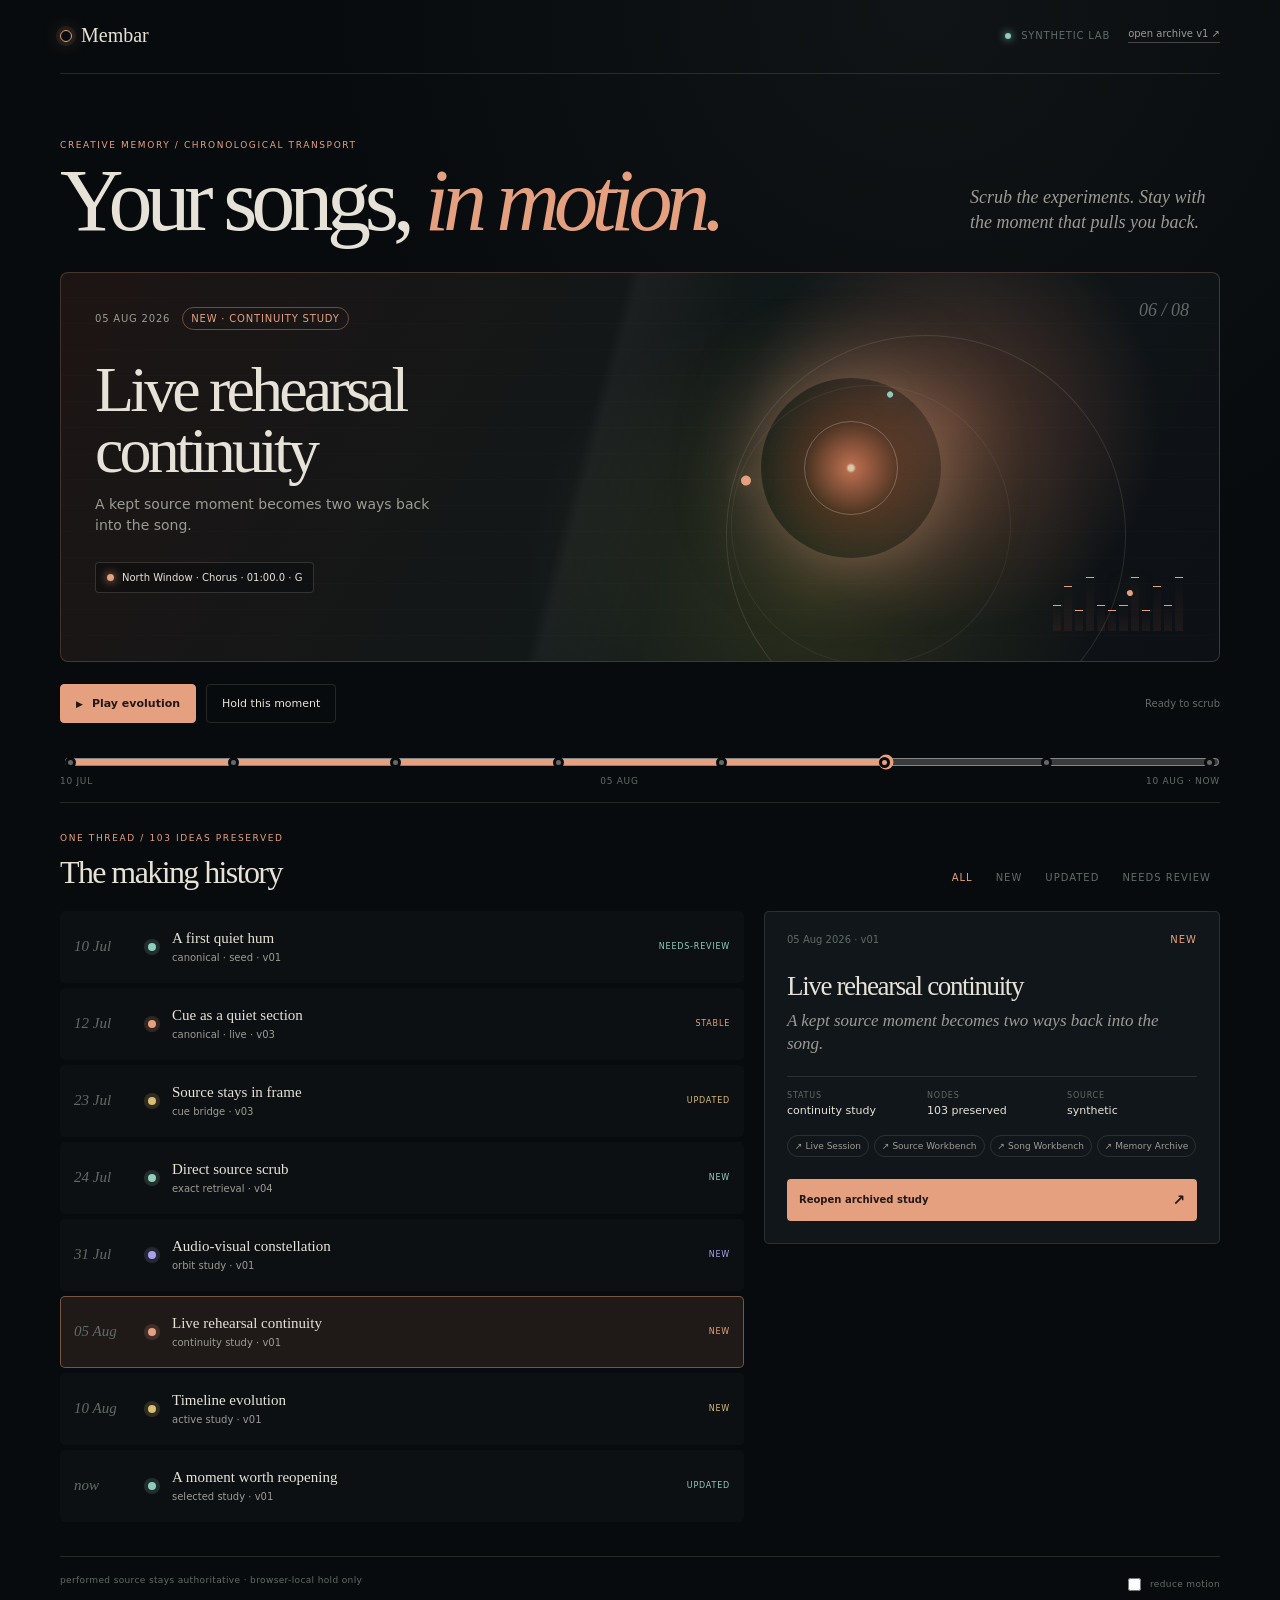
==== commit e1ac971b: "publish: Membar chronological timeline lab" ====
--- a/index.html
+++ b/index.html
@@ -3,137 +3,42 @@
   <head>
     <meta charset="UTF-8" />
     <meta name="viewport" content="width=device-width, initial-scale=1" />
-    <meta name="theme-color" content="#0b0e0f" />
-    <title>Membar Ideas Universe — Recency orbit rail shell</title>
-    <link rel="stylesheet" href="styles.css" />
-    <style>
-      .home-strip{display:grid;grid-template-columns:minmax(0,1fr) minmax(360px,.9fr);gap:20px;align-items:center;margin-top:28px;padding:22px 24px;border:1px solid rgba(213,186,110,.28);border-radius:8px;background:linear-gradient(110deg,rgba(213,186,110,.09),rgba(17,22,22,.96) 48%);position:relative;overflow:hidden}.home-strip:after{content:"";position:absolute;width:300px;height:300px;right:-110px;top:-170px;border-radius:50%;border:1px solid rgba(213,186,110,.2);box-shadow:0 0 0 26px rgba(213,186,110,.03),0 0 0 52px rgba(213,186,110,.025);pointer-events:none}.home-strip-copy,.home-strip-action,.home-edges{position:relative;z-index:1}.home-strip h2{font-family:var(--serif);font-size:clamp(24px,3vw,36px);font-weight:400;letter-spacing:-.04em;margin:0 0 7px}.home-strip-note{color:var(--muted);font-size:12px;line-height:1.5;margin:0;max-width:470px}.home-start,.home-resume-button{display:inline-flex;align-items:center;justify-content:space-between;gap:24px;color:#211816;background:#d5ba6e;border-radius:4px;padding:13px 15px;text-decoration:none;font-size:11px;font-weight:650}.home-start span,.home-resume-button span{font-size:17px;font-weight:400}.home-resume{display:grid;grid-template-columns:1fr auto;gap:10px 16px;align-items:center}.home-resume>div{display:grid;gap:4px}.home-resume-label{color:#d5ba6e;font-size:10px;letter-spacing:.12em;text-transform:uppercase}.home-resume strong{font-size:13px;font-weight:600}.home-resume em{font-family:var(--serif);font-size:16px;color:var(--text);font-style:normal}.home-resume small{color:var(--quiet);font-size:9px}.return-chip{grid-column:2;color:#d5ba6e;border:1px solid rgba(213,186,110,.32);border-radius:999px;padding:6px 9px;text-decoration:none;font-size:9px;justify-self:end}.home-edges{grid-column:1/-1;display:flex;gap:14px;align-items:center;color:var(--quiet);font-size:9px;text-transform:uppercase;letter-spacing:.08em}.home-edges strong{color:var(--muted);font-weight:500;text-transform:none;letter-spacing:0}.node-badge,.list-badge{color:var(--coral);border:1px solid rgba(224,162,127,.28);border-radius:999px;padding:3px 5px;font-size:8px;letter-spacing:.08em}.node-badge{display:inline-block;margin-bottom:8px}.list-badge{margin-left:5px}.home-resume-button{white-space:nowrap}
-      @media(max-width:720px){.home-strip{display:block;padding:18px 16px}.home-strip-action{margin-top:18px}.home-resume{grid-template-columns:1fr}.home-resume-button{justify-self:start}.return-chip{grid-column:auto;justify-self:start}.home-edges{margin-top:18px;display:grid;gap:6px}.home-edges span{margin-bottom:2px}.home-start{max-width:100%}}
-      .node-scrub{left:calc(50% - 78px);top:18%;transform:scale(.84);opacity:.92}.node-scrub:hover{transform:translateY(-3px) scale(.84)}.node-layout{right:27%;top:28%;transform:scale(.78);opacity:.86}.node-layout:hover{transform:translateY(-3px) scale(.78)}.node-constellation{left:23%;bottom:23%;transform:scale(.8);opacity:.9}.node-constellation:hover{transform:translateY(-3px) scale(.8)}.node-continuity{right:23%;bottom:23%;transform:scale(.78);opacity:.92}.node-continuity:hover{transform:translateY(-3px) scale(.78)}
-      .route-banner{display:inline-flex;margin-top:17px;border:1px solid rgba(224,162,127,.35);border-radius:999px;padding:8px 11px;color:var(--coral);text-decoration:none;font-size:10px}.route-banner:hover{border-color:var(--coral);background:rgba(224,162,127,.08)}
-    </style>
+    <meta name="theme-color" content="#080b0d" />
+    <title>Membar — Chronological timeline lab</title>
+    <link rel="stylesheet" href="timeline.css" />
   </head>
   <body>
-    <main class="app-shell">
+    <main class="timeline-app">
       <header class="topbar">
-        <a class="wordmark" href="#universe" aria-label="Back to Membar Ideas Universe"><span class="wordmark-mark" aria-hidden="true"></span><span>Membar</span></a>
-        <div class="topbar-meta"><span class="quiet-status"><span class="status-dot"></span> public static preview · synthetic only</span><button class="icon-button" id="themeButton" type="button" aria-label="Toggle contrast">◐</button></div>
+        <a class="wordmark" href="#top" aria-label="Membar timeline home"><span class="mark" aria-hidden="true"></span>Membar</a>
+        <div class="topbar-meta"><span class="synthetic"><i></i> synthetic lab</span><a class="archive-link" href="archive/2026-07-31-universe-v1/index.html">open archive v1 ↗</a></div>
       </header>
 
-      <section class="home-strip" id="home" aria-labelledby="home-title">
-        <div class="home-strip-copy"><p class="eyebrow">muse home / continuity · v02</p><h2 id="home-title">A calm way back into the song.</h2><p class="home-strip-note" id="homeStatus">Nothing kept yet · choose a source-backed moment to make this home useful.</p></div>
-        <div class="home-strip-action" id="homeAction"><a class="home-start" href="source-layout.html">Try Evidence Deck <span>→</span></a></div>
-        <div class="home-edges"><span>relationship</span><strong>Home → Source Workbench</strong><strong>Home → Memory Archive</strong></div>
+      <section class="intro" id="top" aria-labelledby="title">
+        <div><p class="eyebrow">creative memory / chronological transport</p><h1 id="title">Your songs, <em>in motion.</em></h1></div>
+        <p class="intro-note">Scrub the experiments. Stay with the moment that pulls you back.</p>
       </section>
 
-      <section class="universe-view" id="universe" aria-labelledby="universe-title">
-        <div class="universe-heading">
-          <div><p class="eyebrow">creative memory / <span id="universeCount">103</span> indexed nodes</p><h1 id="universe-title">Ideas Universe</h1><p class="lede">Follow what changed, then open one concrete experiment.</p></div>
-          <div class="heading-actions"><button class="quiet-action" id="recentButton" type="button">Recent changes <span id="changeCount">4</span></button><button class="focus-button" id="focusNewButton" type="button">Focus new idea <span>↗</span></button></div>
-        </div>
-        <section class="recency-rail" aria-label="Recency orbit rail">
-          <div class="rail-head"><div><p class="eyebrow">recency orbit / scrub through changes</p><strong class="rail-state" id="railState" aria-live="polite">Full universe · 103 ideas · 1–31 Jul 2026</strong></div><span class="rail-pin-chip" id="railPinChip" hidden>● pinned</span></div>
-          <div class="rail-track" id="railTrack" role="group" aria-label="Recency windows, newest first — set how far back the map and list look" tabindex="0"><div class="rail-handle" id="railHandle" aria-hidden="true"></div></div>
-          <p class="rail-hint">Scrub or tap a window · ← → keys step the horizon · each window keeps everything newer.</p>
-        </section>
-        <div class="universe-toolbar">
-          <label class="search-field"><span aria-hidden="true">⌕</span><input id="searchInput" type="search" placeholder="Search ideas, songs, or questions" /></label>
-          <div class="filter-row" role="group" aria-label="Filter ideas"><button class="filter is-active" type="button" data-filter="all">All <span>103</span></button><button class="filter" type="button" data-filter="new">New <span>4</span></button><button class="filter" type="button" data-filter="updated">Updated <span>3</span></button><button class="filter" type="button" data-filter="needs-review">Needs review <span>2</span></button></div>
-        </div>
-        <div class="scale-strip" aria-live="polite"><span class="scale-orbit" aria-hidden="true"></span><strong id="scaleLabel">14 on the map</strong><span>·</span><span id="archiveCount">88 quieter archive nodes</span><button id="densityButton" type="button" aria-pressed="false">Show density</button><span class="scale-state" id="scaleState">Recent thread</span></div>
-        <div class="universe-layout">
-          <section class="map-card" aria-label="Spatial ideas map">
-            <div class="map-header"><div><p class="eyebrow">map / recent thread</p><p class="map-caption">Select a planet to see why it matters and what it touches.</p></div><div class="map-controls"><button class="map-control" id="zoomOut" type="button" aria-label="Zoom out">−</button><span id="zoomLabel">100%</span><button class="map-control" id="zoomIn" type="button" aria-label="Zoom in">+</button></div></div>
-            <div class="map-canvas" id="mapCanvas">
-              <svg class="map-lines" viewBox="0 0 920 560" preserveAspectRatio="none" aria-hidden="true"><path d="M460 274 C375 213 276 160 164 132" /><path d="M460 274 C550 206 650 160 748 132" /><path d="M460 274 C375 350 276 398 164 430" /><path d="M460 274 C560 346 650 398 748 430" /><path d="M164 132 C260 68 360 65 460 90" /><path d="M748 132 C650 68 560 65 460 90" /><path d="M164 430 C200 428 236 424 272 414" /></svg>
-              <button class="map-node node-center" type="button" data-node="correction" data-category="live memory" style="--accent:#e0a27f"><span class="node-kicker">updated · v02 · 27 jul</span><span class="node-badge">UPDATED</span><strong>Timestamp-linked<br />correction</strong><span class="node-state">in-strip test</span></button>
-              <button class="map-node node-live" type="button" data-node="live" data-category="live" style="--accent:#de765f"><span class="node-kicker">live session</span><strong>Cue as a quiet<br />section</strong><span class="node-state">canonical</span></button>
-              <button class="map-node node-galaxy" type="button" data-node="galaxy" data-category="memory" style="--accent:#9a8de8"><span class="node-kicker">memory / scale</span><strong>Galaxy at<br />hundreds of ideas</strong><span class="node-state">exploration</span></button>
-              <button class="map-node node-artboard" type="button" data-node="artboard" data-category="visual" style="--accent:#b8ce75"><span class="node-kicker">artboard</span><strong>Six visual<br />worlds</strong><span class="node-state">direction set</span></button>
-              <button class="map-node node-home" type="button" data-node="home" data-category="memory" style="--accent:#d5ba6e"><span class="node-kicker">updated · v02 · 22 jul</span><span class="node-badge">UPDATED</span><strong>One calm<br />invitation</strong><span class="node-state" id="homeNodeState">continuity test</span></button>
-              <button class="map-node node-source" type="button" data-node="source" data-category="live" style="--accent:#7da9a1"><span class="node-kicker">updated · v03 · 23 jul</span><span class="node-badge">UPDATED</span><strong>Source + lyric<br />chord layout</strong><span class="node-state">cue bridge</span></button>
-              <button class="map-node node-scrub" type="button" data-node="source-strip" data-category="live" style="--accent:#91d0bc"><span class="node-kicker">new · v04 · 24 jul</span><span class="node-badge">NEW</span><strong>Direct source<br />scrub</strong><span class="node-state">exact retrieval</span></button>
-              <button class="map-node node-layout" type="button" data-node="source-layout" data-category="live" style="--accent:#d5ba6e"><span class="node-kicker">new · v01 · 29 jul</span><span class="node-badge">NEW</span><strong>Evidence<br />deck</strong><span class="node-state">section compare</span></button>
-              <button class="map-node node-constellation" type="button" data-node="constellation" data-category="visual" style="--accent:#a49aed"><span class="node-kicker">new · v01 · 31 jul</span><span class="node-badge">NEW</span><strong>Audio-visual<br />constellation</strong><span class="node-state">orbit study</span></button>
-              <button class="map-node node-continuity" type="button" data-node="live-continuity" data-category="live" style="--accent:#91d0bc"><span class="node-kicker">new · v01 · 05 aug</span><span class="node-badge">NEW</span><strong>Live rehearsal<br />continuity</strong><span class="node-state">continuity study</span></button>
-              <button class="map-node node-workbench" type="button" data-node="workbench" data-category="live" style="--accent:#7da9a1"><span class="node-kicker">workbench</span><strong>Song<br />Workbench</strong><span class="node-state">canonical flow</span></button>
-              <button class="map-node node-archive" type="button" data-node="archive" data-category="memory" style="--accent:#9a8de8"><span class="node-kicker">memory / revisit</span><strong>Memory<br />Archive</strong><span class="node-state">source-backed</span></button>
-              <button class="map-node node-phonetics" type="button" data-node="phonetics" data-category="live" style="--accent:#e0a27f"><span class="node-kicker">researching</span><strong>Phonetic<br />Memory</strong><span class="node-state">evidence layer</span></button>
-              <button class="map-node node-structure" type="button" data-node="structure" data-category="live" style="--accent:#de765f"><span class="node-kicker">early</span><strong>Structure<br />Lens</strong><span class="node-state">section map</span></button>
-              <button class="map-node node-rhymes" type="button" data-node="rhymes" data-category="visual" style="--accent:#b8ce75"><span class="node-kicker">prototype</span><strong>Rhyme<br />Compass</strong><span class="node-state">exploration</span></button>
-              <div class="map-legend"><span><i class="legend-dot coral"></i> live trust</span><span><i class="legend-dot violet"></i> memory</span><span><i class="legend-dot lime"></i> visual</span></div>
-            </div>
-          </section>
-          <aside class="ideas-list" aria-label="Idea list fallback">
-            <div class="list-heading"><span>Recent thread</span><span class="list-count" id="visibleCount">12 visible</span></div>
-            <button class="list-item is-selected" type="button" data-node="correction" data-category="live memory"><span class="list-swatch" style="--accent:#e0a27f"></span><span><strong>Timestamp-linked correction <em class="list-badge">UPDATED</em></strong><small>Workbench · v02 · 27 Jul · in-strip test</small></span><span class="list-arrow">↗</span></button>
-            <button class="list-item" type="button" data-node="live" data-category="live"><span class="list-swatch" style="--accent:#de765f"></span><span><strong>Cue as a quiet section</strong><small>Live Session · canonical</small></span><span class="list-arrow">↗</span></button>
-            <button class="list-item" type="button" data-node="galaxy" data-category="memory"><span class="list-swatch" style="--accent:#9a8de8"></span><span><strong>Galaxy at hundreds of ideas</strong><small>Library · exploration</small></span><span class="list-arrow">↗</span></button>
-            <button class="list-item" type="button" data-node="artboard" data-category="visual"><span class="list-swatch" style="--accent:#b8ce75"></span><span><strong>Six visual worlds</strong><small>Artboard · direction set</small></span><span class="list-arrow">↗</span></button>
-            <button class="list-item" type="button" data-node="home" data-category="memory"><span class="list-swatch" style="--accent:#d5ba6e"></span><span><strong>One calm invitation <em class="list-badge">UPDATED</em></strong><small>Home · v02 · 22 Jul · continuity</small></span><span class="list-arrow">↗</span></button>
-              <button class="list-item" type="button" data-node="source" data-category="live"><span class="list-swatch" style="--accent:#7da9a1"></span><span><strong>Source + lyric chord layout <em class="list-badge">UPDATED</em></strong><small>Workbench · v03 · 23 Jul · cue bridge</small></span><span class="list-arrow">↗</span></button>
-              <button class="list-item" type="button" data-node="source-strip" data-category="live"><span class="list-swatch" style="--accent:#91d0bc"></span><span><strong>Direct source scrub <em class="list-badge">NEW</em></strong><small>Workbench · v04 · 24 Jul · exact retrieval</small></span><span class="list-arrow">↗</span></button>
-            <button class="list-item" type="button" data-node="source-layout" data-category="live"><span class="list-swatch" style="--accent:#d5ba6e"></span><span><strong>Evidence deck <em class="list-badge">NEW</em></strong><small>Workbench · v01 · 29 Jul · section compare</small></span><span class="list-arrow">↗</span></button>
-            <button class="list-item" type="button" data-node="constellation" data-category="visual"><span class="list-swatch" style="--accent:#a49aed"></span><span><strong>Audio-visual constellation <em class="list-badge">NEW</em></strong><small>Artboard · v01 · 31 Jul · orbit study</small></span><span class="list-arrow">↗</span></button>
-            <button class="list-item" type="button" data-node="live-continuity" data-category="live"><span class="list-swatch" style="--accent:#91d0bc"></span><span><strong>Live rehearsal continuity <em class="list-badge">NEW</em></strong><small>Live Session · v01 · 05 Aug · continuity study</small></span><span class="list-arrow">↗</span></button>
-            <button class="list-item" type="button" data-node="workbench" data-category="live"><span class="list-swatch" style="--accent:#7da9a1"></span><span><strong>Song Workbench</strong><small>Workbench · canonical flow</small></span><span class="list-arrow">↗</span></button>
-            <button class="list-item" type="button" data-node="archive" data-category="memory"><span class="list-swatch" style="--accent:#9a8de8"></span><span><strong>Memory Archive</strong><small>Memory · source-backed</small></span><span class="list-arrow">↗</span></button>
-            <button class="list-item" type="button" data-node="phonetics" data-category="live"><span class="list-swatch" style="--accent:#e0a27f"></span><span><strong>Phonetic Memory</strong><small>Research · evidence layer</small></span><span class="list-arrow">↗</span></button>
-            <button class="list-item" type="button" data-node="structure" data-category="live"><span class="list-swatch" style="--accent:#de765f"></span><span><strong>Structure Lens</strong><small>Live Session · section map</small></span><span class="list-arrow">↗</span></button>
-            <button class="list-item" type="button" data-node="rhymes" data-category="visual"><span class="list-swatch" style="--accent:#b8ce75"></span><span><strong>Rhyme Compass</strong><small>Visual · exploration</small></span><span class="list-arrow">↗</span></button>
-            <p class="list-note">Search and filters stay available when this map grows. Focus mode keeps one question in view.</p>
-          </aside>
-        </div>
-        <aside class="focus-drawer" id="focusDrawer" aria-labelledby="drawerTitle" aria-live="polite" hidden>
-          <div class="drawer-head"><div><p class="eyebrow">focused thread / <span id="drawerChange">UPDATED</span></p><h2 id="drawerTitle">Direct source scrub</h2></div><button class="close-lens" id="closeDrawer" type="button" aria-label="Close focused thread">×</button></div>
-          <div class="drawer-grid"><div><p class="drawer-hypothesis" id="drawerHypothesis">A direct source strip can make exact retrieval feel immediate.</p><div class="drawer-meta"><span><small>status</small><strong id="drawerStatus">exact retrieval</strong></span><span><small>version</small><strong id="drawerVersion">v04</strong></span><span><small>last touched</small><strong id="drawerTouched">24 Jul 2026</strong></span></div></div><div class="edge-panel"><p class="eyebrow">relationships</p><div id="drawerEdges" class="edge-list"></div></div></div>
-          <div class="drawer-actions"><button class="secondary-button" id="rememberFocus" type="button">Pin this focus</button><a class="primary-button drawer-open" id="drawerOpen" href="source-video-workbench.html">Open experiment <span>↗</span></a></div>
-          <p class="drawer-status" id="drawerStatusMessage" role="status">Focused thread is ready to revisit.</p>
-        </aside>
+      <section class="world" id="world" data-world="ember" aria-labelledby="worldTitle">
+        <div class="world-noise" aria-hidden="true"></div><div class="world-orbit orbit-a" aria-hidden="true"></div><div class="world-orbit orbit-b" aria-hidden="true"></div><div class="world-core" aria-hidden="true"><span></span></div>
+        <div class="world-copy"><div class="world-meta"><span id="worldDate">05 Aug 2026</span><span class="world-status" id="worldStatus">NEW · continuity study</span></div><h2 id="worldTitle">Live rehearsal continuity</h2><p id="worldLine">A kept source moment becomes two ways back into the song.</p><div class="source-chip"><span class="source-dot"></span><span id="worldSource">North Window · Chorus · 01:00.0 · G</span></div></div>
+        <div class="world-meter" aria-hidden="true"><span></span><span></span><span></span><span></span><span></span><span></span><span></span><span></span><span></span><span></span><span></span><span></span></div>
+        <span class="world-index" id="worldIndex">05 / 08</span>
       </section>
 
-      <section class="focus-view" id="correction" aria-labelledby="focus-title">
-        <div class="focus-heading">
-          <div><button class="back-button" id="backButton" type="button">← Ideas Universe</button><p class="eyebrow">focused prototype / workbench trust</p><h2 id="focus-title">Timestamp-linked correction</h2><p class="focus-description"><span class="hypothesis-mark">Hypothesis</span> A display-only correction inside the source strip can preserve the performed word while making a useful reading revisitable.</p><a class="route-banner" href="source-video-workbench.html#word=light">v02 route · check the same word inside the direct source strip ↗</a></div>
-          <div class="focus-meta"><span class="status-pill"><i></i> in-strip test</span><span>variant 02 · 27 Jul 2026</span></div>
-        </div>
-        <div class="prototype-shell">
-          <div class="recording-bar"><div><span class="recording-dot"></span><strong>Sea Glass</strong><span class="muted">Mara Vale · rehearsal take 03</span></div><div class="recording-actions"><span class="source-badge">source linked</span><span class="muted">03:18</span></div></div>
-          <div class="prototype-grid">
-            <section class="lyric-panel" aria-labelledby="lyrics-heading">
-              <div class="panel-heading"><div><p class="eyebrow">performed take / lyric evidence</p><h3 id="lyrics-heading">Verse 2 <span>· 00:39 — 00:58</span></h3></div><span class="confidence-badge">4 / 5 words clear</span></div>
-              <div class="section-marker"><span class="chord-label">Am</span><span class="bar-lines"><i></i><i></i><i></i><i></i></span><span class="section-time">00:39.2</span></div>
-              <button class="lyric-line" type="button" data-line="0" data-time="00:39.2" data-performed-word="tide"><span class="line-time">00:39</span><span>I left the window open for the</span><strong> tide</strong></button>
-              <div class="section-marker"><span class="chord-label">F</span><span class="bar-lines"><i></i><i></i><i></i><i></i></span><span class="section-time">00:43.8</span></div>
-              <button class="lyric-line is-active" type="button" data-line="1" data-time="00:43.8" data-performed-word="tide"><span class="line-time">00:43</span><span>and heard the city breathing in the</span><strong class="uncertain"> tide</strong></button>
-              <div class="section-marker"><span class="chord-label">C</span><span class="bar-lines"><i></i><i></i><i></i><i></i></span><span class="section-time">00:48.1</span></div>
-              <button class="lyric-line" type="button" data-line="2" data-time="00:48.1" data-performed-word="flame"><span class="line-time">00:48</span><span>the blue hour turned the glass to</span><strong> flame</strong></button>
-              <div class="section-marker"><span class="chord-label">G</span><span class="bar-lines"><i></i><i></i><i></i><i></i></span><span class="section-time">00:53.6</span></div>
-              <button class="lyric-line" type="button" data-line="3" data-time="00:53.6" data-performed-word="name"><span class="line-time">00:53</span><span>and every distant streetlight knew my</span><strong> name</strong></button>
-              <div class="hint-row"><span class="hint-icon">⌁</span> Click a line or timeline moment to inspect its source.</div>
-            </section>
-            <aside class="correction-panel" aria-live="polite">
-              <div class="panel-heading"><div><p class="eyebrow">source lens / reversible</p><h3>Check the performed word</h3></div><button class="close-lens" id="closeLens" type="button" aria-label="Close correction lens">×</button></div>
-              <div class="source-card">
-                <div class="source-card-top"><span class="source-icon">◒</span><span><strong>Sea Glass · take 03</strong><small>source moment <span id="sourceTime">00:43.8</span></small></span><span class="source-confidence">0.62</span></div>
-                <div class="waveform" id="waveform" role="slider" aria-label="Source timeline" tabindex="0"><span class="playhead" id="playhead"></span><i style="--h:32%"></i><i style="--h:52%"></i><i style="--h:42%"></i><i style="--h:78%"></i><i style="--h:58%"></i><i style="--h:88%"></i><i style="--h:46%"></i><i style="--h:70%"></i><i style="--h:38%"></i><i style="--h:64%"></i><i style="--h:84%"></i><i style="--h:48%"></i><i style="--h:72%"></i><i style="--h:40%"></i><i style="--h:57%"></i><i style="--h:35%"></i><i style="--h:76%"></i><i style="--h:44%"></i><i style="--h:66%"></i><i style="--h:50%"></i><i style="--h:32%"></i><i style="--h:60%"></i><i style="--h:76%"></i><i style="--h:44%"></i><i style="--h:54%"></i><i style="--h:38%"></i><i style="--h:68%"></i><i style="--h:48%"></i><i style="--h:36%"></i><i style="--h:58%"></i><i style="--h:72%"></i><i style="--h:46%"></i><i style="--h:62%"></i><i style="--h:34%"></i></div>
-                <div class="source-controls"><button id="playSource" type="button"><span id="playIcon">▶</span> <span id="playLabel">Play 4 sec source</span></button><span>00:42.0 — 00:46.0</span></div>
-              </div>
-              <div class="word-review"><p class="review-label">Membar heard</p><div class="heard-word"><span id="heardWord">tide</span><span class="heard-note">sung at 00:43.8</span></div><p class="review-label">Possible readings</p><div class="candidate-list" id="candidateList"><button class="candidate is-selected" type="button" data-candidate="tide"><span><strong>tide</strong><small>performed wording</small></span><span>62%</span></button><button class="candidate" type="button" data-candidate="time"><span><strong>time</strong><small>phonetic match · context</small></span><span>24%</span></button><button class="candidate" type="button" data-candidate="side"><span><strong>side</strong><small>phonetic match</small></span><span>14%</span></button></div></div>
-              <div class="decision-row"><button class="secondary-button" id="restoreButton" type="button">Keep performed wording</button><button class="primary-button" id="applyButton" type="button">Apply to display</button></div>
-              <p class="preserve-note"><span>↺</span> Original take stays intact. This only changes the readable lyric layer.</p>
-              <div class="saved-note" id="savedNote" role="status"><span>✓</span><span><strong>Correction saved</strong><small id="savedText">display text updated · evidence remains linked</small></span></div>
-            </aside>
-          </div>
-          <footer class="prototype-footer"><span><i class="footer-dot coral"></i> artist-controlled display</span><span><i class="footer-dot neutral"></i> source evidence</span><span><i class="footer-dot violet"></i> alternate reading</span><button id="resetButton" type="button">Reset fixture</button></footer>
-        </div>
-        <div class="learning-strip"><div><p class="eyebrow">what this variant asks</p><strong>Can the correction stay inside the source moment without losing the performed wording?</strong></div><span class="learning-arrow">→</span><div><p class="eyebrow">next contrasting variant</p><strong>Move from this in-strip trust check to a new source/video layout only when it tests a different claim.</strong></div></div>
+      <section class="transport" aria-label="Timeline transport">
+        <div class="transport-controls"><button class="play-button" id="playButton" type="button" aria-pressed="false"><span class="play-icon" aria-hidden="true">▶</span><span id="playLabel">Play evolution</span></button><button class="hold-button" id="holdButton" type="button">Hold this moment</button><span class="transport-state" id="transportState" role="status" aria-live="polite">Ready to scrub</span></div>
+        <div class="scrub-wrap"><label for="scrubber" class="sr-only">Chronological experiment timeline</label><input id="scrubber" type="range" min="0" max="7" value="4" step="1" /><div class="scrub-ticks" id="scrubTicks" aria-hidden="true"></div></div>
+        <div class="scrub-dates"><span>10 Jul</span><span>05 Aug</span><span>10 Aug · now</span></div>
       </section>
+
+      <section class="timeline-body" aria-labelledby="threadTitle">
+        <div class="section-heading"><div><p class="eyebrow">one thread / 103 ideas preserved</p><h2 id="threadTitle">The making history</h2></div><div class="filter-buttons" role="group" aria-label="Filter timeline moments"><button class="filter is-active" data-filter="all" type="button">all</button><button class="filter" data-filter="new" type="button">new</button><button class="filter" data-filter="updated" type="button">updated</button><button class="filter" data-filter="needs-review" type="button">needs review</button></div></div>
+        <div class="timeline-grid"><div class="moment-list" id="momentList" aria-label="Chronological moment list"></div><aside class="moment-detail" id="momentDetail" aria-live="polite"></aside></div>
+      </section>
+
+      <footer class="footer"><span>performed source stays authoritative · browser-local hold only</span><label class="motion-toggle"><input id="motionToggle" type="checkbox" /> reduce motion</label></footer>
     </main>
-    <script src="universe-data.js?v=13-live-continuity"></script>
-    <script src="recency-rail-state.js?v=13-live-continuity"></script>
-    <script src="correction-state.js"></script>
-    <script src="moment-store.js"></script>
-    <script src="app.js?v=13-live-continuity"></script>
+    <script src="timeline-state.js"></script><script src="timeline.js"></script>
   </body>
 </html>
--- a/timeline.css
+++ b/timeline.css
@@ -0,0 +1 @@
+:root{--bg:#080b0d;--panel:#101619;--panel-2:#151e20;--text:#e6e2d7;--muted:#9b9c94;--quiet:#626a68;--line:rgba(224,230,216,.13);--coral:#e5a17f;--teal:#8fccc0;--gold:#d8bd73;--violet:#a9a0ed;--serif:Georgia,'Times New Roman',serif;font-family:Inter,ui-sans-serif,system-ui,-apple-system,BlinkMacSystemFont,'Segoe UI',sans-serif;color:var(--text);background:var(--bg);font-synthesis:none}*{box-sizing:border-box}html{scroll-behavior:smooth}body{margin:0;min-width:320px;background:radial-gradient(circle at 72% 0%,rgba(83,92,92,.11),transparent 38rem),var(--bg)}button,a,input{font:inherit}button{cursor:pointer}.timeline-app{width:min(1160px,100% - 40px);margin:0 auto;padding:24px 0 48px}.topbar{display:flex;align-items:center;justify-content:space-between;gap:20px;padding-bottom:26px;border-bottom:1px solid var(--line)}.wordmark{display:flex;align-items:center;gap:9px;color:var(--text);font-family:var(--serif);font-size:20px;text-decoration:none}.mark{width:12px;height:12px;border:1px solid var(--coral);border-radius:50%;box-shadow:0 0 0 4px rgba(229,161,127,.09),0 0 18px rgba(229,161,127,.35)}.topbar-meta{display:flex;align-items:center;gap:18px;color:var(--quiet);font-size:10px}.synthetic{letter-spacing:.08em;text-transform:uppercase}.synthetic i{display:inline-block;width:6px;height:6px;margin-right:6px;border-radius:50%;background:var(--teal);box-shadow:0 0 9px var(--teal)}.archive-link{color:var(--muted);text-decoration:none;border-bottom:1px solid rgba(230,226,215,.25);padding-bottom:3px}.archive-link:hover,.archive-link:focus{color:var(--text);border-color:var(--coral)}.intro{display:flex;align-items:end;justify-content:space-between;gap:32px;padding:66px 0 30px}.eyebrow{color:var(--coral);font-size:9px;letter-spacing:.18em;text-transform:uppercase;margin:0 0 11px}.intro h1{font:400 clamp(42px,7vw,88px)/.92 var(--serif);letter-spacing:-.07em;margin:0}.intro h1 em{color:var(--coral);font-style:italic}.intro-note{max-width:250px;color:var(--muted);font:italic 18px/1.35 var(--serif);margin:0 0 8px}.world{--hue:16;--glow:rgba(229,161,127,.55);--world-accent:var(--coral);position:relative;isolation:isolate;min-height:390px;overflow:hidden;border:1px solid rgba(229,161,127,.23);background:linear-gradient(120deg,#1d1514,#101819 58%,#0d1015);border-radius:8px;padding:34px;transition:background .6s ease,border-color .6s ease}.world:before{content:"";position:absolute;inset:0;z-index:-2;background:radial-gradient(circle at 77% 38%,hsla(var(--hue),64%,61%,.31),transparent 13rem),radial-gradient(circle at 65% 80%,hsla(calc(var(--hue) + 38),70%,55%,.14),transparent 18rem)}.world:after{content:"";position:absolute;inset:0;z-index:-3;background:linear-gradient(105deg,transparent 0 45%,rgba(255,255,255,.035) 46%,transparent 54%),repeating-linear-gradient(0deg,transparent 0 25px,rgba(255,255,255,.015) 26px)}.world-copy{position:relative;z-index:3;max-width:480px}.world-meta{display:flex;gap:12px;align-items:center;color:var(--muted);font-size:10px;letter-spacing:.08em;text-transform:uppercase}.world-status{color:var(--world-accent);border:1px solid color-mix(in srgb,var(--world-accent),transparent 60%);border-radius:99px;padding:5px 8px}.world h2{font:400 clamp(32px,5vw,66px)/.95 var(--serif);letter-spacing:-.06em;margin:30px 0 12px;max-width:560px}.world p{color:var(--muted);font-size:14px;line-height:1.5;margin:0 0 26px;max-width:340px}.source-chip{display:inline-flex;align-items:center;gap:8px;padding:9px 11px;color:var(--text);font-size:10px;background:rgba(8,11,13,.44);border:1px solid rgba(230,226,215,.17);border-radius:4px}.source-dot{width:7px;height:7px;border-radius:50%;background:var(--world-accent);box-shadow:0 0 10px var(--world-accent)}.world-index{position:absolute;right:30px;top:27px;color:var(--quiet);font:italic 18px var(--serif)}.world-orbit{position:absolute;z-index:-1;right:8%;top:16%;width:min(43vw,400px);aspect-ratio:1;border:1px solid rgba(230,226,215,.12);border-radius:50%;transform:rotate(-16deg)}.world-orbit:before,.world-orbit:after{content:"";position:absolute;border-radius:50%;background:var(--world-accent);box-shadow:0 0 22px var(--glow)}.world-orbit:before{width:10px;height:10px;left:9%;top:23%}.world-orbit:after{width:6px;height:6px;right:4%;bottom:21%}.orbit-b{width:min(31vw,280px);right:18%;top:29%;transform:rotate(49deg);border-color:rgba(230,226,215,.07)}.orbit-b:before{width:6px;height:6px;left:18%;top:13%;background:var(--teal)}.world-core{position:absolute;z-index:-1;right:24%;top:27%;width:180px;height:180px;border-radius:50%;background:radial-gradient(circle,rgba(255,237,201,.8) 0 2%,hsla(var(--hue),76%,64%,.7) 4%,hsla(var(--hue),75%,50%,.13) 36%,transparent 69%);filter:blur(.2px);box-shadow:0 0 80px var(--glow)}.world-core span{position:absolute;inset:24%;border-radius:50%;border:1px solid rgba(255,255,255,.25)}.world-meter{position:absolute;z-index:2;right:36px;bottom:30px;display:flex;align-items:end;gap:3px;height:64px;width:130px}.world-meter span{display:block;flex:1;height:var(--bar,40%);border-top:1px solid var(--world-accent);background:linear-gradient(to top,hsla(var(--hue),70%,58%,.08),transparent);transition:height .25s ease}.world-meter span:nth-child(2n){--bar:70%}.world-meter span:nth-child(3n){--bar:32%}.world-meter span:nth-child(4n){--bar:84%}.transport{padding:20px 0 16px}.transport-controls{display:flex;align-items:center;gap:10px;min-height:44px}.play-button,.hold-button{border-radius:4px;padding:12px 15px;border:1px solid var(--line);font-size:11px}.play-button{display:inline-flex;align-items:center;gap:9px;background:var(--coral);color:#241718;border-color:var(--coral);font-weight:700}.play-button[aria-pressed=true]{background:var(--teal);border-color:var(--teal)}.play-icon{font-size:9px}.hold-button{background:transparent;color:var(--text)}.hold-button:hover,.hold-button:focus{border-color:var(--coral)}.transport-state{color:var(--quiet);font-size:10px;margin-left:auto}.scrub-wrap{position:relative;margin-top:24px;padding:0 2px}.scrub-wrap input{display:block;width:100%;height:24px;accent-color:var(--coral);cursor:ew-resize}.scrub-wrap input:focus{outline:2px solid rgba(229,161,127,.45);outline-offset:4px}.scrub-ticks{position:absolute;left:8px;right:8px;top:10px;display:flex;justify-content:space-between;pointer-events:none}.scrub-ticks i{width:5px;height:5px;border-radius:50%;background:var(--quiet);box-shadow:0 0 0 3px var(--bg)}.scrub-ticks i.is-active{background:var(--coral)}.scrub-dates{display:flex;justify-content:space-between;color:var(--quiet);font-size:9px;letter-spacing:.08em;text-transform:uppercase}.timeline-body{border-top:1px solid var(--line);padding-top:30px}.section-heading{display:flex;align-items:end;justify-content:space-between;gap:20px}.section-heading h2{font:400 32px var(--serif);letter-spacing:-.05em;margin:0}.filter-buttons{display:flex;gap:5px}.filter{border:0;background:transparent;color:var(--quiet);padding:8px 9px;font-size:10px;text-transform:uppercase;letter-spacing:.1em}.filter.is-active,.filter:hover,.filter:focus{color:var(--coral)}.timeline-grid{display:grid;grid-template-columns:minmax(0,1.2fr) minmax(300px,.8fr);gap:20px;margin-top:20px}.moment-list{display:grid;gap:5px}.moment-item{display:grid;grid-template-columns:62px 12px minmax(0,1fr) auto;align-items:center;gap:12px;min-height:72px;text-align:left;padding:12px 13px;border:1px solid transparent;border-radius:5px;background:rgba(255,255,255,.02);color:var(--text)}.moment-item:hover,.moment-item:focus{background:rgba(229,161,127,.06);border-color:rgba(229,161,127,.25)}.moment-item.is-selected{background:rgba(229,161,127,.1);border-color:rgba(229,161,127,.45)}.moment-date{color:var(--quiet);font:italic 15px var(--serif)}.moment-dot{width:8px;height:8px;border-radius:50%;background:var(--accent);box-shadow:0 0 0 4px color-mix(in srgb,var(--accent),transparent 84%)}.moment-copy{min-width:0}.moment-copy strong{display:block;font:500 15px var(--serif);white-space:nowrap;overflow:hidden;text-overflow:ellipsis}.moment-copy small{display:block;color:var(--muted);font-size:10px;margin-top:5px;white-space:nowrap;overflow:hidden;text-overflow:ellipsis}.moment-change{color:var(--accent);font-size:8px;letter-spacing:.1em;text-transform:uppercase}.moment-detail{align-self:start;min-height:270px;padding:22px;background:var(--panel);border:1px solid var(--line);border-radius:5px}.detail-top{display:flex;justify-content:space-between;gap:14px;color:var(--quiet);font-size:10px}.detail-change{color:var(--accent);text-transform:uppercase;letter-spacing:.1em}.moment-detail h3{font:400 27px/1 var(--serif);letter-spacing:-.05em;margin:28px 0 10px}.detail-hypothesis{color:var(--muted);font:italic 17px/1.35 var(--serif);margin:0 0 20px}.detail-meta{display:grid;grid-template-columns:repeat(3,1fr);gap:10px;border-top:1px solid var(--line);padding-top:14px}.detail-meta span{display:grid;gap:4px}.detail-meta small{color:var(--quiet);font-size:8px;text-transform:uppercase;letter-spacing:.1em}.detail-meta strong{font-size:11px;font-weight:500}.edges{display:flex;flex-wrap:wrap;gap:5px;margin-top:18px}.edge{border:1px solid var(--line);border-radius:99px;padding:5px 7px;color:var(--muted);font-size:9px}.reopen{display:flex;align-items:center;justify-content:space-between;gap:10px;width:100%;margin-top:22px;padding:12px;background:var(--coral);color:#241718;text-decoration:none;border-radius:4px;font-size:10px;font-weight:700}.reopen span{font-size:15px}.held-note{color:var(--teal);font-size:10px;margin:10px 0 0}.footer{display:flex;justify-content:space-between;gap:20px;border-top:1px solid var(--line);margin-top:34px;padding-top:18px;color:var(--quiet);font-size:9px;letter-spacing:.04em}.motion-toggle{display:flex;align-items:center;gap:6px}.motion-toggle input{accent-color:var(--teal)}.sr-only{position:absolute;width:1px;height:1px;padding:0;margin:-1px;overflow:hidden;clip:rect(0,0,0,0);white-space:nowrap;border:0}@media(max-width:720px){.timeline-app{width:min(100% - 24px,560px);padding-top:14px}.topbar{align-items:flex-start;padding-bottom:18px}.topbar-meta{display:grid;justify-items:end;gap:8px;font-size:8px}.intro{display:block;padding:44px 0 24px}.intro h1{font-size:54px}.intro-note{font-size:16px;margin:20px 0 0}.world{min-height:460px;padding:23px 19px}.world h2{font-size:42px;margin-top:23px}.world-orbit{right:-15%;top:31%;width:380px}.orbit-b{right:2%;top:42%;width:280px}.world-core{right:22%;top:37%;width:150px;height:150px}.world-meter{right:20px;bottom:22px;width:110px}.world-index{right:20px;top:20px}.transport-controls{flex-wrap:wrap}.transport-state{width:100%;margin:2px 0 0}.timeline-grid{display:block}.moment-detail{margin-top:12px}.section-heading{display:block}.filter-buttons{margin-top:15px}.moment-item{grid-template-columns:52px 10px minmax(0,1fr);gap:9px}.moment-change{grid-column:3}.footer{display:grid;gap:12px}.scrub-dates{font-size:8px}}@media(prefers-reduced-motion:reduce){*,*:before,*:after{animation-duration:.01ms!important;animation-iteration-count:1!important;scroll-behavior:auto!important;transition-duration:.01ms!important}.world-orbit,.world-core{transform:none}}.reduce-motion *, .reduce-motion *:before,.reduce-motion *:after{animation:none!important;transition:none!important}.reduce-motion .world-orbit,.reduce-motion .world-core{transform:none}
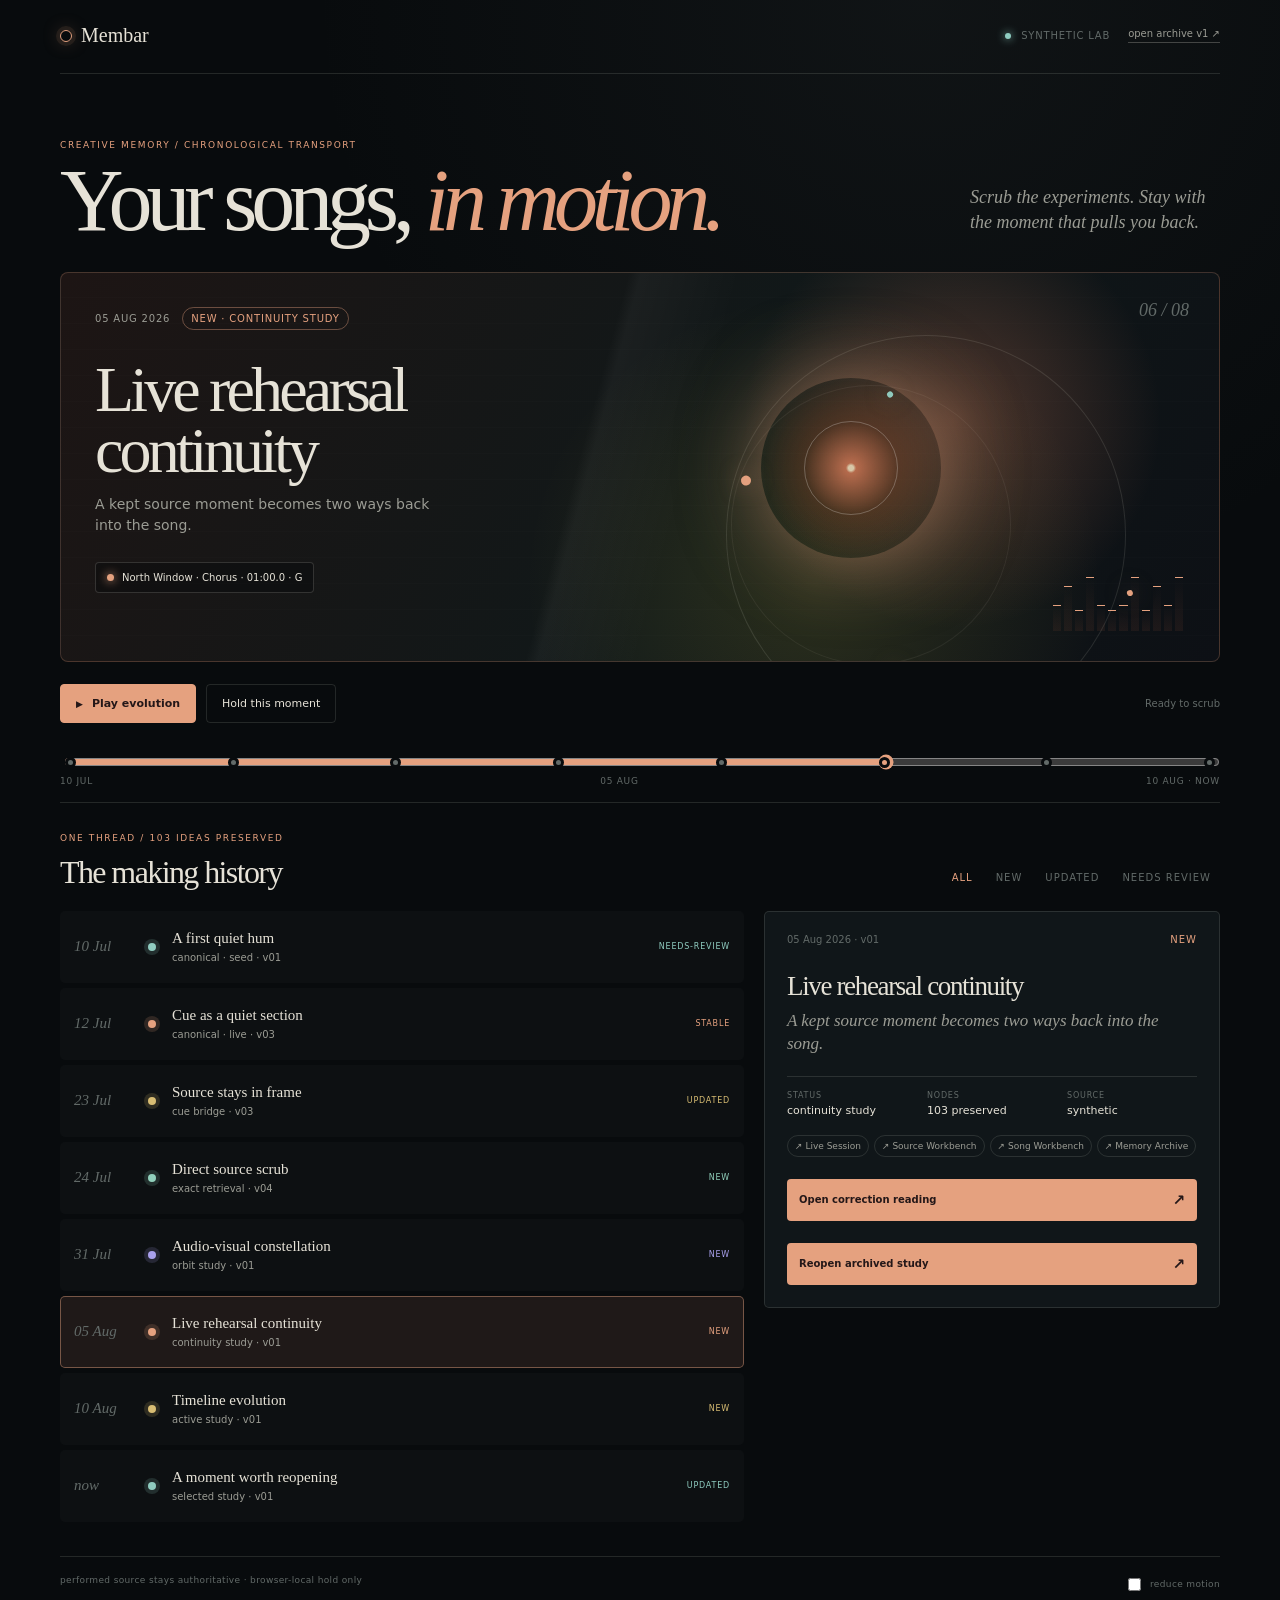
==== commit b5e7c08b: "publish: add correction reading loop" ====
--- a/index.html
+++ b/index.html
@@ -5,7 +5,7 @@
     <meta name="viewport" content="width=device-width, initial-scale=1" />
     <meta name="theme-color" content="#080b0d" />
     <title>Membar — Chronological timeline lab</title>
-    <link rel="stylesheet" href="timeline.css" />
+    <link rel="stylesheet" href="timeline.css" /><link rel="stylesheet" href="timeline-mobile.css" />
   </head>
   <body>
     <main class="timeline-app">
@@ -39,6 +39,6 @@
 
       <footer class="footer"><span>performed source stays authoritative · browser-local hold only</span><label class="motion-toggle"><input id="motionToggle" type="checkbox" /> reduce motion</label></footer>
     </main>
-    <script src="timeline-state.js"></script><script src="timeline.js"></script>
+    <script src="timeline-state.js"></script><script src="timeline-handoff.js"></script><script src="correction-reading-state.js"></script><script src="timeline.js"></script>
   </body>
 </html>
--- a/timeline-mobile.css
+++ b/timeline-mobile.css
@@ -0,0 +1,9 @@
+@media (max-width: 720px) {
+  .intro h1,
+  .world h2 {
+    overflow-wrap: anywhere;
+  }
+
+  .intro h1 { font-size: 48px; }
+  .world h2 { font-size: 36px; }
+}
